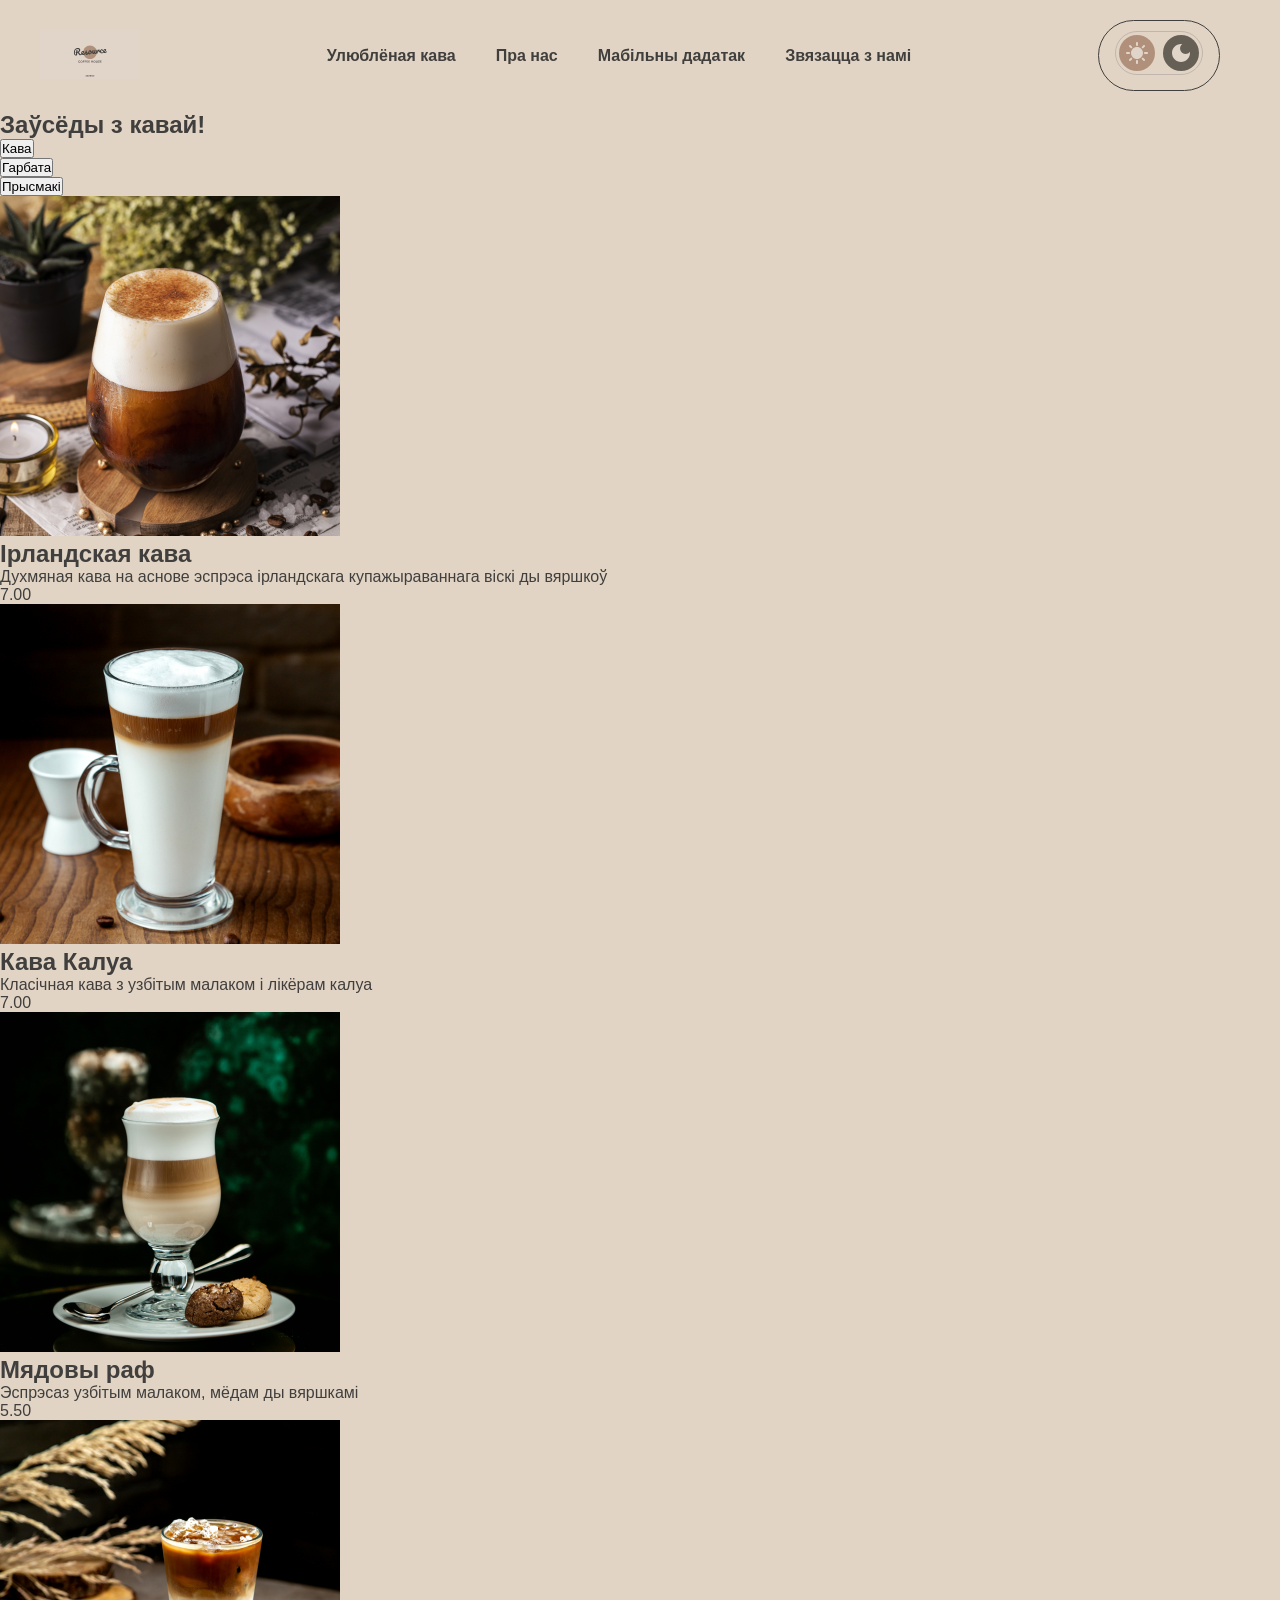
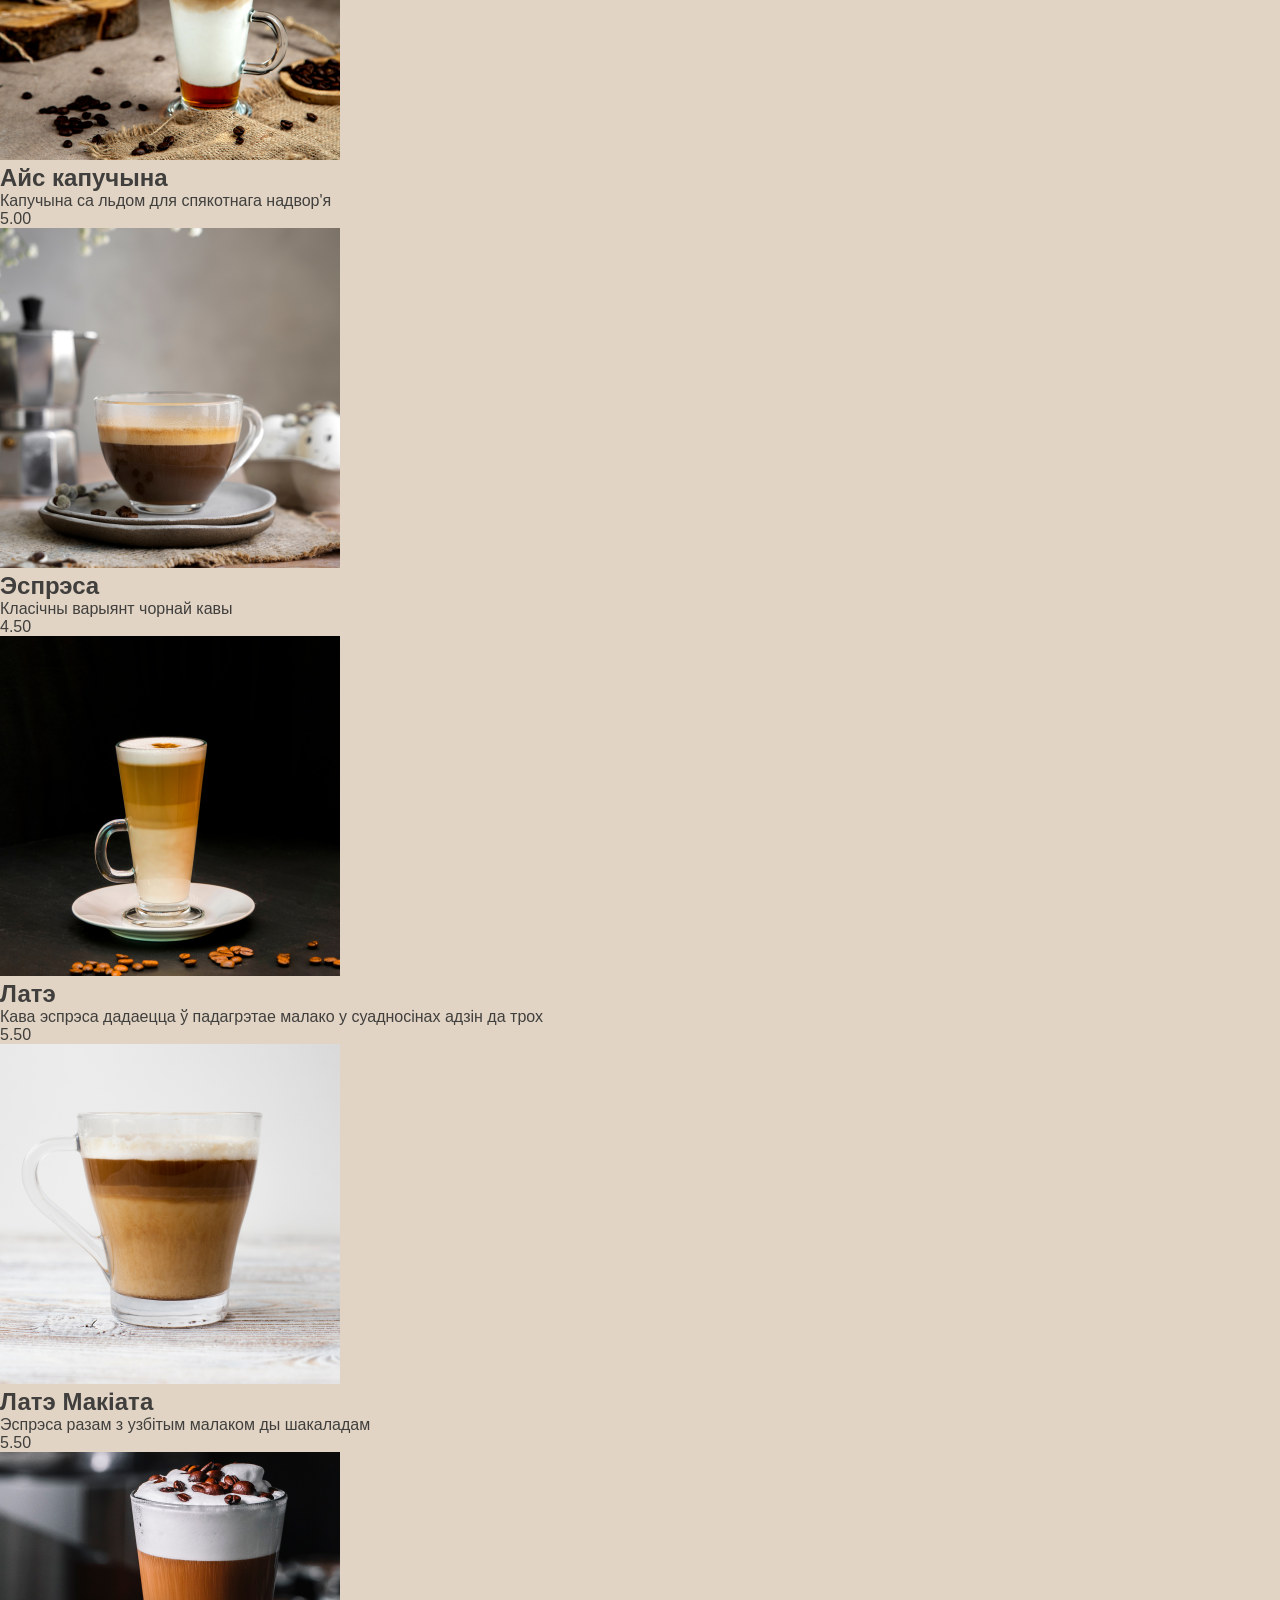
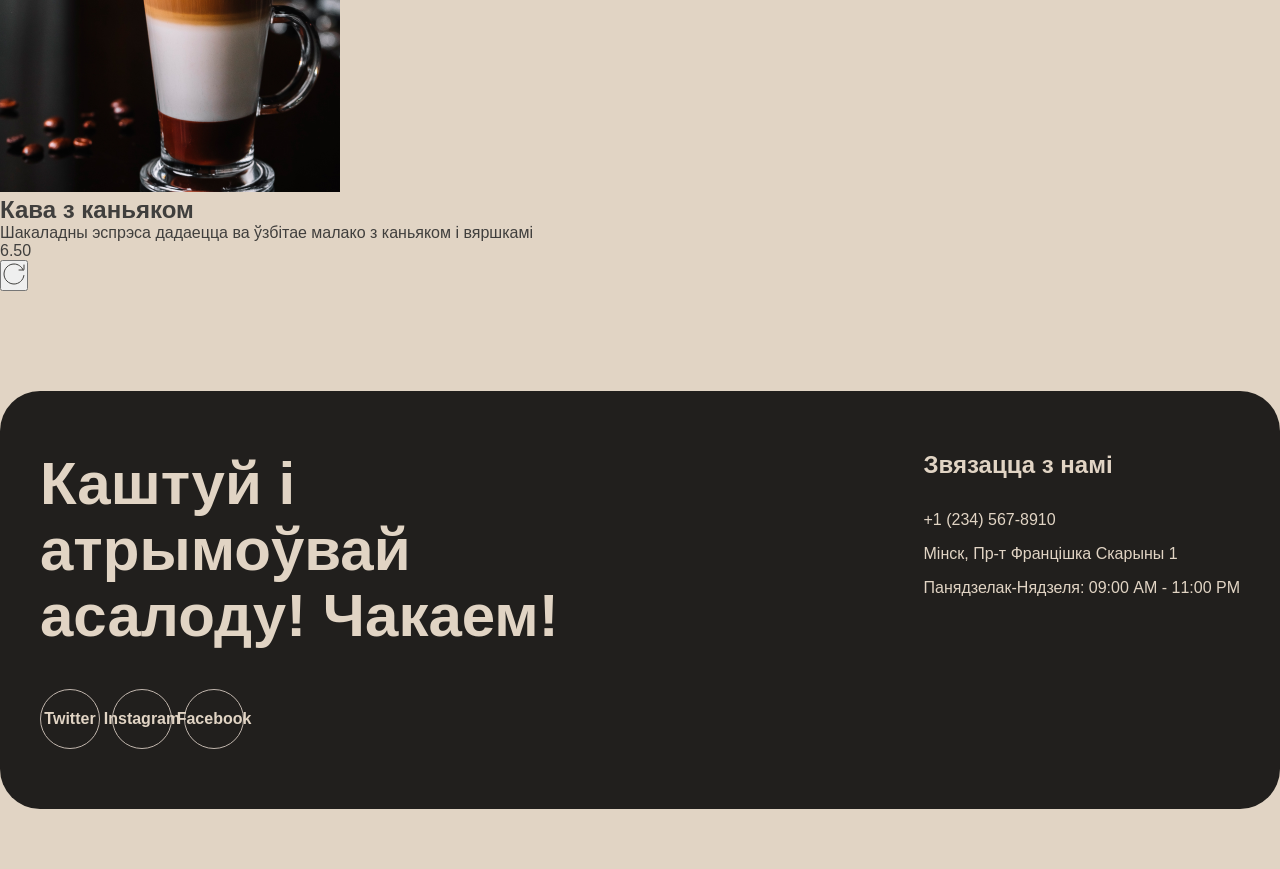
==== catalog.html @ e80da0a6 "fix: update address link to open Google Maps" ====
<!DOCTYPE html>
<html lang="be">
<head>
    <meta charset="UTF-8">
    <meta name="viewport" content="width=device-width, initial-scale=1.0">
    <title>Coffe House - Меню</title>
    <link rel="stylesheet" href="css/style.css">
    <link rel="icon" href="assets/favicon.svg" type="image/svg+xml">
</head>
<body>

    <header class="header">
        <div class="header__container">
            <a href="index.html" class="header__logo">
                <img src="assets/logo.svg" alt="Logo Coffee House">
            </a>

            <nav class="header__nav">
                <ul class="header__menu">
                    <li><a href="index.html#favorite-coffee">Улюблёная кава</a></li>
                    <li><a href="index.html#about">Пра нас</a> </li>
                    <li><a href="index.html#mobile-app">Мабільны дадатак</a></li>
                    <li><a href="index.html#contacts">Звязацца з намі</a></li>

                </ul>
            </nav>
            <!-- <a href="catalog.html" class="header__menu-btn">Меню</a> -->

            <div class="header__controls">
                <button id="theme-toggle" class="header__theme-btn" aria-label="Змена тэмы" aria-pressed="false"> 
                    
                        <img src="assets/theme-switch.svg" alt="" aria-hidden="true">
                    
                </button>

                <button class="header__burger-btn" aria-label="Адкрыць меню">
                    <span></span>
                </button>
            </div>
        
        </div>

    </header>
    
    <main class="catalog-main">
        <section class="catalog-nav">
            <div class="catalog-nav__container">
                <h1 class="catalog nav__title">Заўсёды з кавай!</h1>
                <ul class="catalog-nav__list">
                    <li class="catalog-nav__item">
                        <button class="catalog-nav__btn active">Кава</button>
                    </li>
                    <li class="catalog-nav__item">
                        <button class="catalog-nav__btn">Гарбата</button>
                    </li>
                    <li class="catalog-nav__item">
                        <button class="catalog-nav__btn">Прысмакі</button>
                    </li>
                </ul>
            </div>
        </section>

        <section class="catalog-content">
            <div class="catalog-content__cotainer">
                <div class="catalog-grid">
                    <article class="catalog-card">
                        <div class="catalog-card__img-wrap">
                            <img src="assets/coffee/coffee-1.png" alt="Ірландская кава" class="catalog-card__img">
                        </div>

                        <div class="catalog-card__info">
                            <h2 class="catalog-card__title">Ірландская кава</h2>
                            <p class="catalog-card__text">Духмяная кава на аснове эспрэса ірландскага купажыраваннага віскі ды вяршкоў</p>
                            <span class="catalog-card__price">7.00</span>
                        </div>
                    </article>
                     <article class="catalog-card">
                        <div class="catalog-card__img-wrap">
                            <img src="assets/coffee/coffee-2.png" alt="Кава Калуа" class="catalog-card__img">
                        </div>

                        <div class="catalog-card__info">
                            <h2 class="catalog-card__title">Кава Калуа</h2>
                            <p class="catalog-card__text">Класічная кава з узбітым малаком і лікёрам калуа</p>
                            <span class="catalog-card__price">7.00</span>
                        </div>
                    </article>
                     <article class="catalog-card">
                        <div class="catalog-card__img-wrap">
                            <img src="assets/coffee/coffee-3.png" alt="Мядовы раф" class="catalog-card__img">
                        </div>

                        <div class="catalog-card__info">
                            <h2 class="catalog-card__title">Мядовы раф</h2>
                            <p class="catalog-card__text">Эспрэсаз узбітым малаком, мёдам ды вяршкамі</p>
                            <span class="catalog-card__price">5.50</span>
                        </div>
                    </article>
                     <article class="catalog-card">
                        <div class="catalog-card__img-wrap">
                            <img src="assets/coffee/coffee-4.png" alt="Айс капучына" class="catalog-card__img">
                        </div>

                        <div class="catalog-card__info">
                            <h2 class="catalog-card__title">Айс капучына</h2>
                            <p class="catalog-card__text">Капучына са льдом для спякотнага надвор'я</p>
                            <span class="catalog-card__price">5.00</span>
                        </div>
                    </article>
                     <article class="catalog-card">
                        <div class="catalog-card__img-wrap">
                            <img src="assets/coffee/coffee-5.png" alt="Эспрэса" class="catalog-card__img">
                        </div>

                        <div class="catalog-card__info">
                            <h2 class="catalog-card__title">Эспрэса</h2>
                            <p class="catalog-card__text">Класічны варыянт чорнай кавы</p>
                            <span class="catalog-card__price">4.50</span>
                        </div>
                    </article>
                     <article class="catalog-card">
                        <div class="catalog-card__img-wrap">
                            <img src="assets/coffee/coffee-6.png" alt="Латэ" class="catalog-card__img">
                        </div>

                        <div class="catalog-card__info">
                            <h2 class="catalog-card__title">Латэ</h2>
                            <p class="catalog-card__text">Кава эспрэса дадаецца ў падагрэтае малако у суадносінах адзін да трох</p>
                            <span class="catalog-card__price">5.50</span>
                        </div>
                    </article>
                     <article class="catalog-card">
                        <div class="catalog-card__img-wrap">
                            <img src="assets/coffee/coffee-7.png" alt="Латэ Макіата" class="catalog-card__img">
                        </div>

                        <div class="catalog-card__info">
                            <h2 class="catalog-card__title">Латэ Макіата</h2>
                            <p class="catalog-card__text">Эспрэса разам з узбітым малаком ды шакаладам</p>
                            <span class="catalog-card__price">5.50</span>
                        </div>
                    </article>
                     <article class="catalog-card">
                        <div class="catalog-card__img-wrap">
                            <img src="assets/coffee/coffee-8.png" alt="Кава з каньяком" class="catalog-card__img">
                        </div>

                        <div class="catalog-card__info">
                            <h2 class="catalog-card__title">Кава з каньяком</h2>
                            <p class="catalog-card__text">Шакаладны эспрэса дадаецца ва ўзбітае малако з каньяком і вяршкамі</p>
                            <span class="catalog-card__price">6.50</span>
                        </div>
                    </article>

                </div>
                <div class="catalog-content__refresh catalog-refresh">
                    <button class="catalog-refresh__btn" aria-label="Паказаць яшчэ">
                        <span class="catalog-refresh_icon">
                            <img src="assets/refresh.svg" alt="" aria-hidden="true">
                        </span>
                    </button>
                </div>


            </div>
        </section>
         

    </main>

    <footer class="footer" id="contacts">
    <div class="footer__container">
       <div class="footer__content">
        <h2 class="footer__title">Каштуй і атрымоўвай асалоду! Чакаем!</h2>
        <div class="footer__socials">
            <a href="https://twitter.com" target="_blank" class="footer__social-btn">Twitter</a>
            <a href="https://instagram.com" target="_blank" class="footer__social-btn">Instagram</a>
            <a href="https://facebook.com" target="_blank" class="footer__social-btn">Facebook</a>
        </div>
       </div>
       <div class="footer__contacts">
        <h3 class="footer__contacts-title">Звязацца з намі</h3>
        <ul class="footer__list">
            <li><a href="tel:+12345678910" class="footer__link"> +1 (234) 567-8910</a></li>
            <li><a href="https://maps.google.com/" target="_blank" class="footer__link">Мінск, Пр-т Францішка Скарыны 1</a></li>
            <li><span class="footer__link-text">Панядзелак-Нядзеля: 09:00 AM - 11:00 PM</span></li>

        </ul>

       </div>
        
    </div>
</footer>    
    


    <script src="js/theme.js"></script>
</body>
</html>
---- css/style.css ----
*{
    margin: 0;
    padding: 0;
    box-sizing: border-box;
}

a{
    text-decoration: none;
    color: inherit;
}

li {
    list-style: none;
}

html {
    scroll-behavior: smooth;
}

body {
    font-family: Arial, sans-serif;
    background-color: #e1d4c4;
    color: #403F3D;
}

.header__controls {
    display: flex;
    align-items: center;
    gap: 12px;
}


.header__container {
    max-width: 1440px;
    margin: 0 auto;
    padding: 20px 40px;
    display: flex;
    justify-content: space-between;
    align-items: center;
}

.header__logo img {
    width: 100px !important;
    height: auto !important;
}

.header__menu {
    display: flex;
    gap: 40px;
}

.header__logo img {
    width: 100px;
    height: 60px;
    object-fit: contain;
}

.header__menu a {
    font-weight: bold;
    color: #403F3D;
    font-size: 16px;
    transition: color 0.5s ease;
}

.header__menu a:hover {
    color: #B9A389;
}

.header__menu-btn {
    padding: 12px 20px;
    border: 1px solid #403F3D;
    border-radius: 100px;
    color: #403F3D;
    font-size: 16px;
    font-weight: bold;
    transition: background-color 0.5s ease, color 0.5s;
}

.header__menu-btn:hover {
    background-color: #403F3D;
    color: #FFFFFF;
}

.hero {
    margin-top: 20px;
}

.hero__title {
    font-size: 72px;
    color: #E1D4C4;
    line-height: 105%;
    margin-bottom: 40px;
}

.hero__text {
    font-size: 16px;
    color: #E1D4C4;
    line-height: 150%;
    margin-bottom: 40px;

}

.hero__btn {
    display: inline-block;
    padding: 20px 78px;
    background-color: #E1D4C4;
    color: #211F1D;
    font-weight: bold;
    border-radius: 100px;
    transition: background-color 0.3s;
}

.hero__btn:hover {
    background-color: #B9A389;
}

.hero__img-block img {
    max-width: 100%;
    height: auto;
    display: block;
}

.hero__container {
    max-width: 1440px;
    margin: 0 auto;
    padding: 100px 40px;
    background-image: url('../assets/hero.png');
    background-position: center;
    background-size: cover;
    background-repeat: no-repeat;
    border-radius: 40px;
}

.hero__content {
    max-width: 530px;
    position: relative;
    z-index: 2;

}

.hero__img-block {
    display: none;
}

.slider-section {
    padding: 100px 0;
}

.slider__container {
    max-width: 1440px;
    margin: 0 auto;
    padding: 0 40px;
    display: flex;
    flex-direction: column;
    align-items: center;
}

.slider__main-title {
    font-size: 60px;
    color: #403F3D;
     text-align: center;
    margin-bottom: 40px;
}

.slider__wrapper {
    display: flex;
    align-items: center;
    justify-content: center;
    gap: 40px;
     width: 100%;
    margin-bottom: 40px;
}

.slider__arrow {
    width: 60px;
    height: 60px;
    border: 1px solid #403F3D;
    border-radius: 50%;
    background-color: transparent;
    display: flex;
    align-items: center;
    justify-content: center;
    cursor: pointer;
    transition: background-color 0.3s, border-color 0.3s;
}

.slider__arrow img {
    width: 24px;
    height: 24px;
}

.slider__arrow:hover {
    background-color: #403F3D;
    border-color: #403F3D;
}

.slider__arrow:hover img {
    filter: invert(1);
}

.slider__window {
     max-width: 480px;
     overflow: hidden;
}

.slider__item {
    display: flex;
    flex-direction: column;
    align-items: center;
    text-align: center;
}

.slider__img-wrap img {
    max-width: 100%;
    height: auto;
    margin-bottom: 20px;
    display: block;
}

.slider__title {
    font-size: 24px;
    color: #403F3D;
    margin-bottom: 12px;
}

.slider__text {
    font-size: 16px;
    color: #403F3D;
    line-height: 150%;
    margin-bottom: 12px;
    max-width: 400px;
}

.slider__price {
    font-size: 24px;
    font-weight: bold;
    color: #403F3D;
}

.slider__pagination {
    display: flex;
    gap: 12px;
}

.slider__dot {
    width: 40px;
    height: 4px;
    background-color: #C1B6AD;
     border-radius: 100px;
    transition: background-color 0.3s;
}

.slider__dot.active {
    background-color: #403F3D;
}

.about-section {
    padding: 100px 0;
}

.about__container {
    max-width: 1440px;
    margin: 0 auto;
    padding: 0 40px;
    display: flex;
    flex-direction: column;
    align-items: center;
}

.about__title {
    font-size: 60px;
    color: #403F3D;
    text-align: center;
    max-width: 800px;
    margin-bottom: 60px;
}

.about__grid {
    display: grid;
    grid-template-columns: repeat(2, 1fr);
    gap: 40px;
    width: 100%;
    max-width: 1100px;
}

.about__img-wrap {
    width: 100%;
    overflow: hidden;
    border-radius: 20px;
}

.about__img-wrap img {
    width: 100%;
    height: 100%;
    object-fit: cover;
    display: block;
    transition: transform 0.5s ease;
}

.about__img-wrap:hover img {
    transform: scale(1.05);
}

.apps-section {
    padding: 100px 0;
}

.apps__container {
    max-width: 1440px;
    margin: 0 auto;
    padding: 0 40px;
    display: flex;
    justify-content: space-between;
    align-items: center;
    gap: 40px;
}

.apps__content {
    max-width: 530px;
}

.apps__title {
    font-size: 60px;
    color: #403F3D;
    line-height: 110%;
    margin-bottom: 40px;
}

.apps__text {
    font-size: 16px;
    color: #403F3D;
    line-height: 150%;
    margin-bottom: 40px;
}


.apps__buttons {
    display: flex;
    gap: 20px;
}

.apps__market-btn {
    display: inline-flex;
    align-items: center;
    padding: 12px 20px;
    border: 1px solid #403F3D;
    border-radius: 100px;
    font-size: 16px;
    font-weight: bold;
    color: #403F3D;
    transition: background-color 0.3s, color 0.3s;
}

.apps__market-btn:hover {
    background-color: #403F3D;
    color: #FFFFFF;
}

.apps__img-wrap {
    flex: 1;
    display: flex;
    justify-content: flex-end;
}

.apps__img-wrap img {
    max-width: 100%;
    max-height: 500px;
    height: auto;
    object-fit: contain;
}

.footer {
    padding: 100px 0 60px;
}

.footer__container {
    max-width: 1440px;
    margin: 0 auto;
    padding: 60px 40px;
    background-color: #211F1D;
    border-radius: 40px;
    display: flex;
    justify-content: space-between;
    gap: 40px;
}

.footer__content {
    max-width: 530px;
}

.footer__title {
    font-size: 60px;
    color: #E1D4C4;
    line-height: 110%;
    margin-bottom: 40px;
}

.footer__socials {
    display: flex;
    gap: 12px;
}

.footer__social-btn {
    width: 60px;
    height: 60px;
    border: 1px solid #C1B6AD;
    border-radius: 50%;
    display: flex;
    align-items: center;
    justify-content: center;
    color: #E1D4C4;
    font-weight: bold;
    transition: background-color 0.3s, color 0.3s;
}

.footer__social-btn:hover {
    background-color: #E1D4C4;
    color: #211F1D;
}

.footer__contacts {
    max-width: 400px;
}

.footer__contacts-title {
    font-size: 24px;
    color: #E1D4C4;
    margin-bottom: 32px;
}

.footer__list {
    display: flex;
    flex-direction: column;
    gap: 16px;
}

.footer__link, .footer__link-text {
    font-size: 16px;
    color: #E1D4C4;
    transition: color 0.3s;
}

.footer__link:hover {
    color: #B9A389;
}

body.dark-theme {
    background-color: #211F1D !important;
}

body.dark-theme .slider-section,
body.dark-theme .about-section,
body.dark-theme .apps-section,
body.dark-theme .footer {
    background-color: #211F1D !important;
}

body.dark-theme .slider__main-title,
body.dark-theme .slider__title,
body.dark-theme .slider__text,
body.dark-theme .slider__price,
body.dark-theme .about__title,
body.dark-theme .apps__title,
body.dark-theme .apps__text,
body.dark-theme .header__menu a {
    color: #E1D4C4 !important;
}

.header__theme-btn {
    background: transparent;
    border: 1px solid #403F3D;
    border-radius: 100px;
    padding: 10px 16px;
    cursor: pointer;
    font-size: 18px;
    margin-right: 20px;
    transition: background-color 0.3s;
}

.header__burger-btn {
    display: none;
}

.header__theme-btn:hover {
    background-color: #f0f0f0;
}

.dark-theme .header__menu-btn {
    border-color: #C1B6AD;
    color: #E1D4C4;

}

.dark-theme .header__menu-btn:hover {
    background-color: #E1d4c4;
    color: #403f3d;

}

.dark-theme .header__theme-btn {
    border-color: #c1b6aD;

}

.dark-theme .header__theme-btn:hover {
    background-color: #E1D4C4
}

.dark-theme .hero-btn {
    background-color: #E1D4C4;
    color: #403F3D;
}

.dark-theme .hero__btn:hover {
    background-color: #B0907A;
}

.dark-theme .slider__arrow {
    border-color: #C1B6AD;
}

.dark-theme .slider__arrow:hover {
    background-color: #C1B6AD;
}
    
.dark-theme .slider__arrow:hover img {
    filter: invert(0);
}

.dark-theme .slider__dot {
    background-color: #665F55;

}

.dark-theme .slider__dot.active {
    background-color: #c1b6ad;

}

.dark-theme .apps__market-btn {
    border-color: #c1b6ad;
    color: #e1d4c4;
}

.dark-theme .apps__market-btn:hover {
    background-color: #e1d4c4;
    color: #403f3d;
}

.dark-theme .footer__social-btn {
    border-color: #c1b6ad;

}

.dark-theme .footer__social-btn:hover {
    background-color: #c1b6ad;
    color: #403f3d;
}

@media (max-width: 1024) {
    .hero-title {
        font-size: 56px;
    }
    .slider__main-title,
    .about__title,
    .apps__title,
    .footer__title {
        font-size: 48px;
    }
    .hero__container {
        padding: 80px 32px;
    }
    .about__grid {
        gap: 24px;
    }
}

@media (max-width: 768px) {
    .header__menu,
    .header__menu-btn {
        display: none;
    }

    .header__burger-btn {
        display: flex;
        flex-direction: column;
        justify-content: center;
        align-items: center;
        width: 44px;
        height: 44px;
        background: transparent;
        border: 1px solid #403f3d;
        border-radius: 50%;
        cursor: pointer;
        padding: 0;
        gap: 4px;
    }

    .header__burger-btn span,
    .header__burger-btn::before,
    .header__burger-btn::after {
        content: "";
        width: 20px;
        height: 2px;
        background-color: #403f3d;
        transition: background-color 0.3s;
    }

    .dark-theme .header__burger-btn {
        border-color: #c1b6ad;
    }

    .dark-theme .header__burger-btn span,
    .dark-theme .header__burger-btn::before,
    .dark-theme .header__burger-btn::after {
        background-color: #c1b6ad;
    }
    .hero__container {
        padding: 60px 24px;
        border-radius: 24px;
    }

    .hero__title {
        font-size: 40px;
        margin-bottom: 24px;

    }

    .hero__text {
        font-size: 15px;

    }
    .slider__wrapper {
        gap: 16px;
    }

    .slider__arrow {
        width: 48px;
        height: 48px;
    }

    .slider__main-title,
    .about__title,
    .apps__title,
    .footer__title {
        font-size: 34px;
        margin-bottom: 24px;

    }

    .about__grid {
        grid-template-columns: 1fr;
        gap: 16px;
    }

    .apps__container {
        flex-direction: column;
        align-items: stretch;
        text-align: center;
    }

    .apps__img-wrap {
        justify-content: center;
    }

    .footer__container {
        flex-direction: column;
        padding: 40px 24px;
        border-radius: 24px;
        gap: 32px;
    }

    .footer__title {
        font-size: 30px;
    }

    .footer__social-btn {
        width: 48px;
        height: 48px;
    }
    
   
}


@media (max-width: 480px) {
    .header__container {
        padding: 16px 16px;
    }

    .header__logo img {
        width: 80px;
        height: auto;

    }

    .hero__container {
        padding: 40px 16px;
        border-radius: 16px;
    }

    .hero__title {
        font-size: 28px;
        line-height: 115%;
        margin-bottom: 16px;
    }

    .hero-text {
        font-size: 14px;
        margin-bottom: 24px;

    }

    .hero__btn {
        padding: 14px 32px;
        font-size: 15px;
    }

    .slider__main-title,
    .about__title,
    .apps__title {
        font-size: 26px;
    }

    .slider__wrapper {
        gap: 8px;

    }

    .slider__arrow {
        width: 40px;
        height: 40px;
    }

    .slider__window {
        max-width: 240px;
    }

    .apps__buttons {
        flex-direction: column;
        align-items: stretch;
    }

    .apps__market-btn {
        justify-content: center;
    }

    .footer_container {
        padding: 32px 16px;
        border-radius: 16px;

    }

    .footer__title {
        font-size: 24px
    }

    .footer__socials {
        flex-wrap: wrap;
    }
}
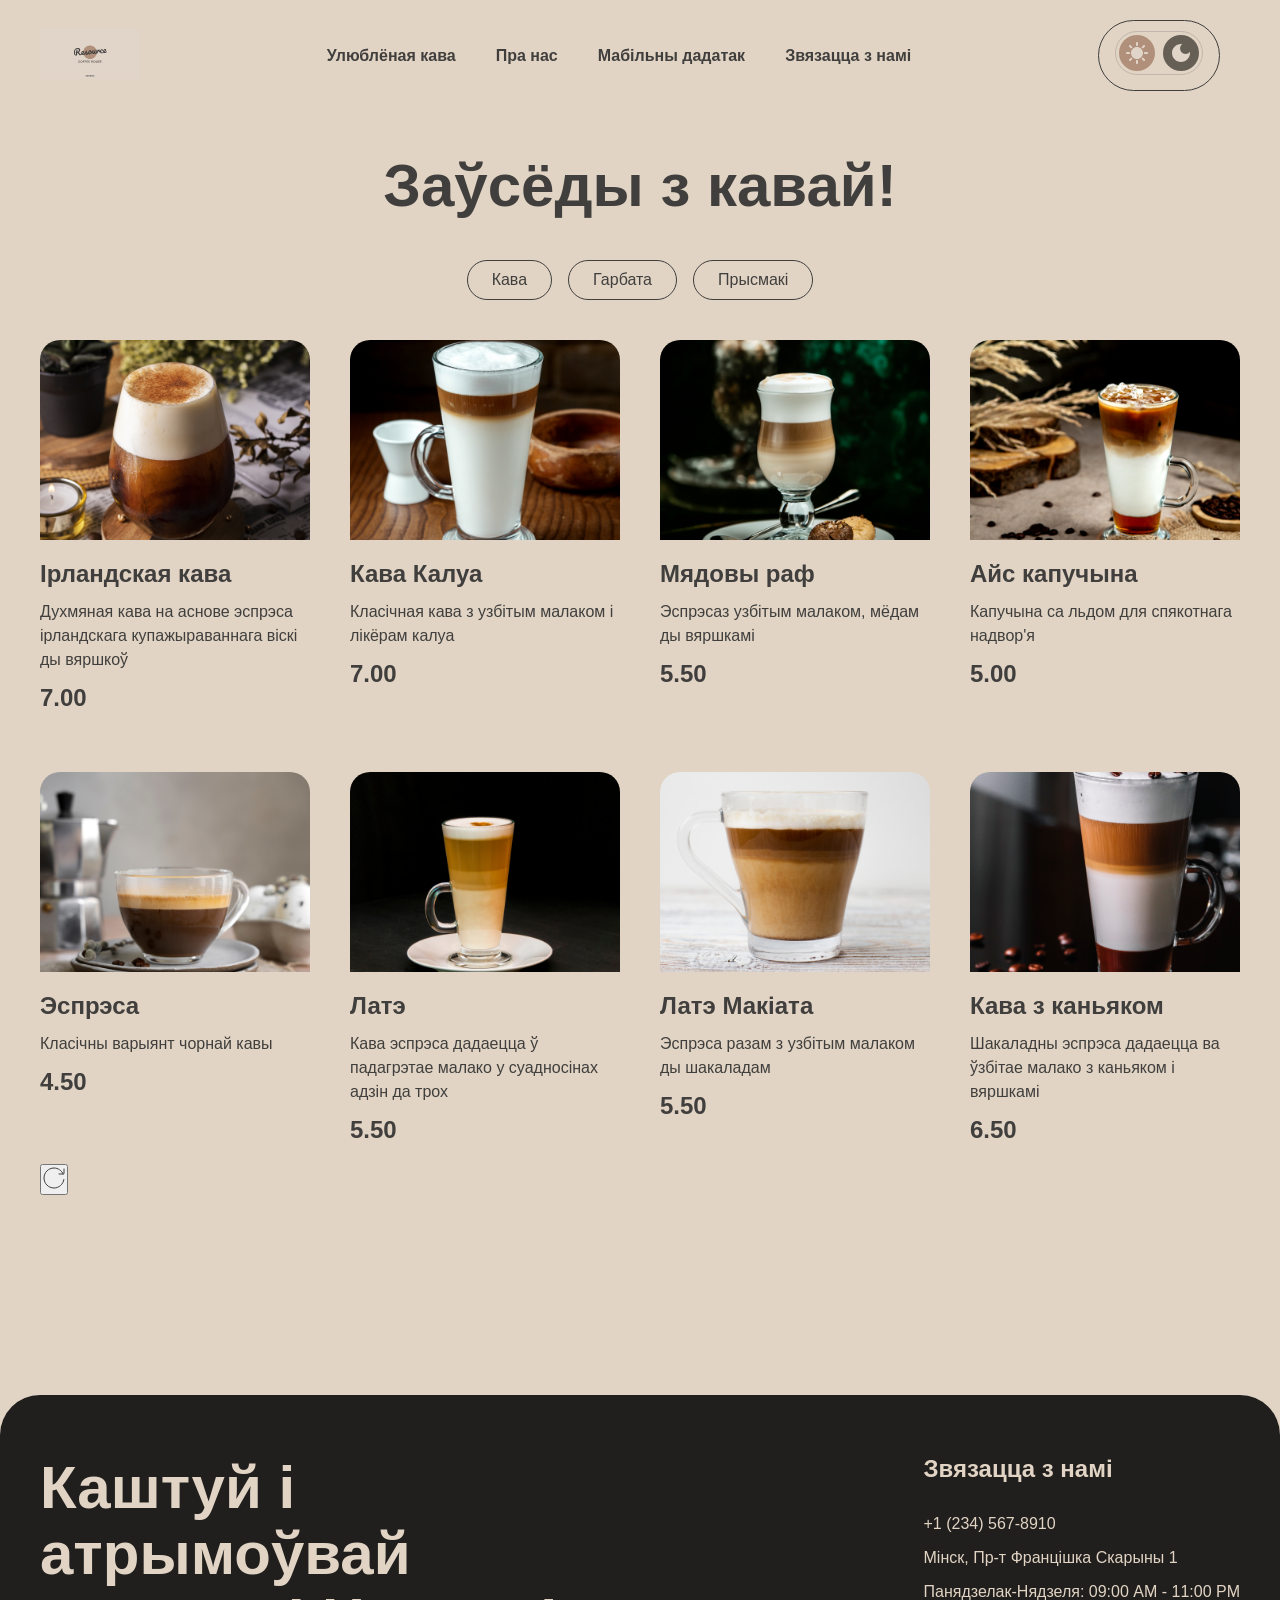
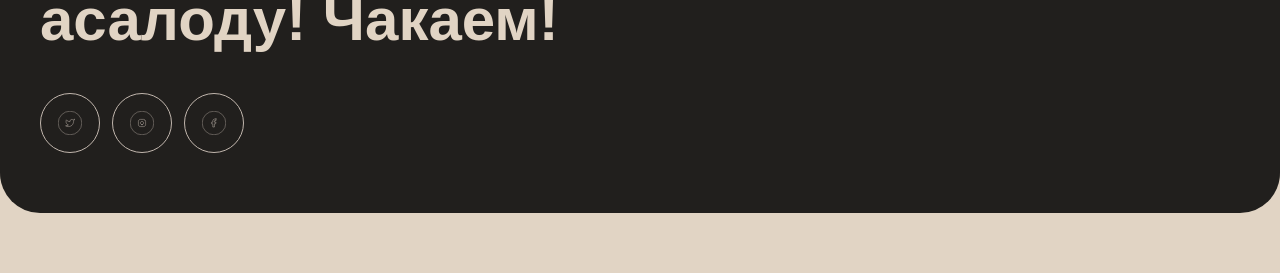
==== commit 083570f4: "feat: replace social button text wiht SVG icons and fix CSS typos" ====
--- a/catalog.html
+++ b/catalog.html
@@ -45,7 +45,7 @@
     <main class="catalog-main">
         <section class="catalog-nav">
             <div class="catalog-nav__container">
-                <h1 class="catalog nav__title">Заўсёды з кавай!</h1>
+                <h1 class="catalog-nav__title">Заўсёды з кавай!</h1>
                 <ul class="catalog-nav__list">
                     <li class="catalog-nav__item">
                         <button class="catalog-nav__btn active">Кава</button>
@@ -61,7 +61,7 @@
         </section>
 
         <section class="catalog-content">
-            <div class="catalog-content__cotainer">
+            <div class="catalog-content__container">
                 <div class="catalog-grid">
                     <article class="catalog-card">
                         <div class="catalog-card__img-wrap">
@@ -173,9 +173,15 @@
        <div class="footer__content">
         <h2 class="footer__title">Каштуй і атрымоўвай асалоду! Чакаем!</h2>
         <div class="footer__socials">
-            <a href="https://twitter.com" target="_blank" class="footer__social-btn">Twitter</a>
-            <a href="https://instagram.com" target="_blank" class="footer__social-btn">Instagram</a>
-            <a href="https://facebook.com" target="_blank" class="footer__social-btn">Facebook</a>
+            <a href="https://twitter.com" target="_blank" class="footer__social-btn" aria-label="Twitter">
+                <img src="assets/buttons/twitter.svg" alt="" aria-hidden="true">
+            </a> 
+            <a href="https://instagram.com" target="_blank" class="footer__social-btn" aria-label="Instagram">
+                <img src="assets/buttons/instagram.svg" alt="" aria-hidden="true">
+            </a>
+            <a href="https://facebook.com" target="_blank" class="footer__social-btn" aria-label="Facebook">
+                <img src="assets/buttons/facebook.svg" alt="" aria-hidden="true">
+            </a> 
         </div>
        </div>
        <div class="footer__contacts">
--- a/css/style.css
+++ b/css/style.css
@@ -506,7 +506,7 @@
     background-color: #E1D4C4
 }
 
-.dark-theme .hero-btn {
+.dark-theme .hero__btn {
     background-color: #E1D4C4;
     color: #403F3D;
 }
@@ -557,8 +557,19 @@
     color: #403f3d;
 }
 
-@media (max-width: 1024) {
-    .hero-title {
+.footer__social-btn img {
+    width: 24px;
+    height: 24px;
+    display: block;
+}
+
+.footer__social-btn:hover img {
+    filter: brightness(0) saturate(100%);
+}
+
+
+@media (max-width: 1024px) {
+    .hero__title {
         font-size: 56px;
     }
     .slider__main-title,
@@ -705,7 +716,7 @@
         margin-bottom: 16px;
     }
 
-    .hero-text {
+    .hero__text {
         font-size: 14px;
         margin-bottom: 24px;
 
@@ -745,7 +756,7 @@
         justify-content: center;
     }
 
-    .footer_container {
+    .footer__container {
         padding: 32px 16px;
         border-radius: 16px;
 
@@ -760,7 +771,124 @@
     }
 }
 
-
-
-
-
+.catalog-nav {
+    padding: 40px 0 20px;
+}
+
+.catalog-nav__container {
+    max-width: 1440px;
+    margin: 0 auto;
+    padding: 0 40px;
+
+}
+
+.catalog-nav__title {
+    font-size: 60px;
+    color: #403f3d;
+    text-align: center;
+    margin-bottom: 40px;
+}
+
+.catalog-nav__list {
+    display: flex;
+    justify-content: center;
+    gap: 16px;
+    flex-wrap: wrap;
+}
+
+.catalog-nav__btn {
+    padding: 10px 24px;
+    border: 1px solid #403F3D;
+    border-radius: 100px;
+    color: #403F3D;
+    background: transparent;
+    font-size: 16px;
+    cursor: pointer;
+    transition: background-color 0.3s, color 0.3s;
+}
+
+.catalog-nav__btn:hover,
+.catalog-nav__btn:active {
+    background-color: #403F3D;
+    color: #e1d4c4;
+}
+
+.catalog-content {
+    padding: 20px 0 100px;
+}
+
+.catalog-content__container {
+    max-width: 1440px;
+    margin: 0 auto;
+    padding: 0 40px;
+}
+
+.catalog-grid {
+    display: grid;
+    grid-template-columns: repeat(4, 1fr);
+    gap: 40px;
+}
+
+.catalog-card {
+    display: flex;
+    flex-direction: column;
+    border-radius: 20px;
+    overflow: hidden;
+    cursor: pointer;
+    transition: transform 0.3s ease, box-shadow 0.3s ease;
+
+}
+
+.catalog-card:hover {
+    transform: translateY(-8px);
+    box-shadow: 0 10px 30px rgba(0, 0, 0, 0.15);
+
+
+}
+
+.catalog-card__img-wrap {
+    width: 100%;
+    overflow: hidden;
+}
+
+.catalog-card__img {
+    width: 100%;
+    height: 200px;
+    object-fit: cover;
+    display: block;
+
+}
+
+.catalog-card__info {
+    padding: 20px 0;
+}
+
+.catalog-card__title {
+    font-size: 24px;
+    color: #403F3D;
+    margin-bottom: 12px;
+
+}
+
+.catalog-card__text {
+    font-size: 16px;
+    color: #403F3D;
+    line-height: 150%;
+    margin-bottom: 12px;
+
+}
+
+.catalog-card__price {
+    font-size: 24px;
+    font-weight: bold;
+    color: #403F3D;
+}
+
+
+
+
+
+
+
+
+
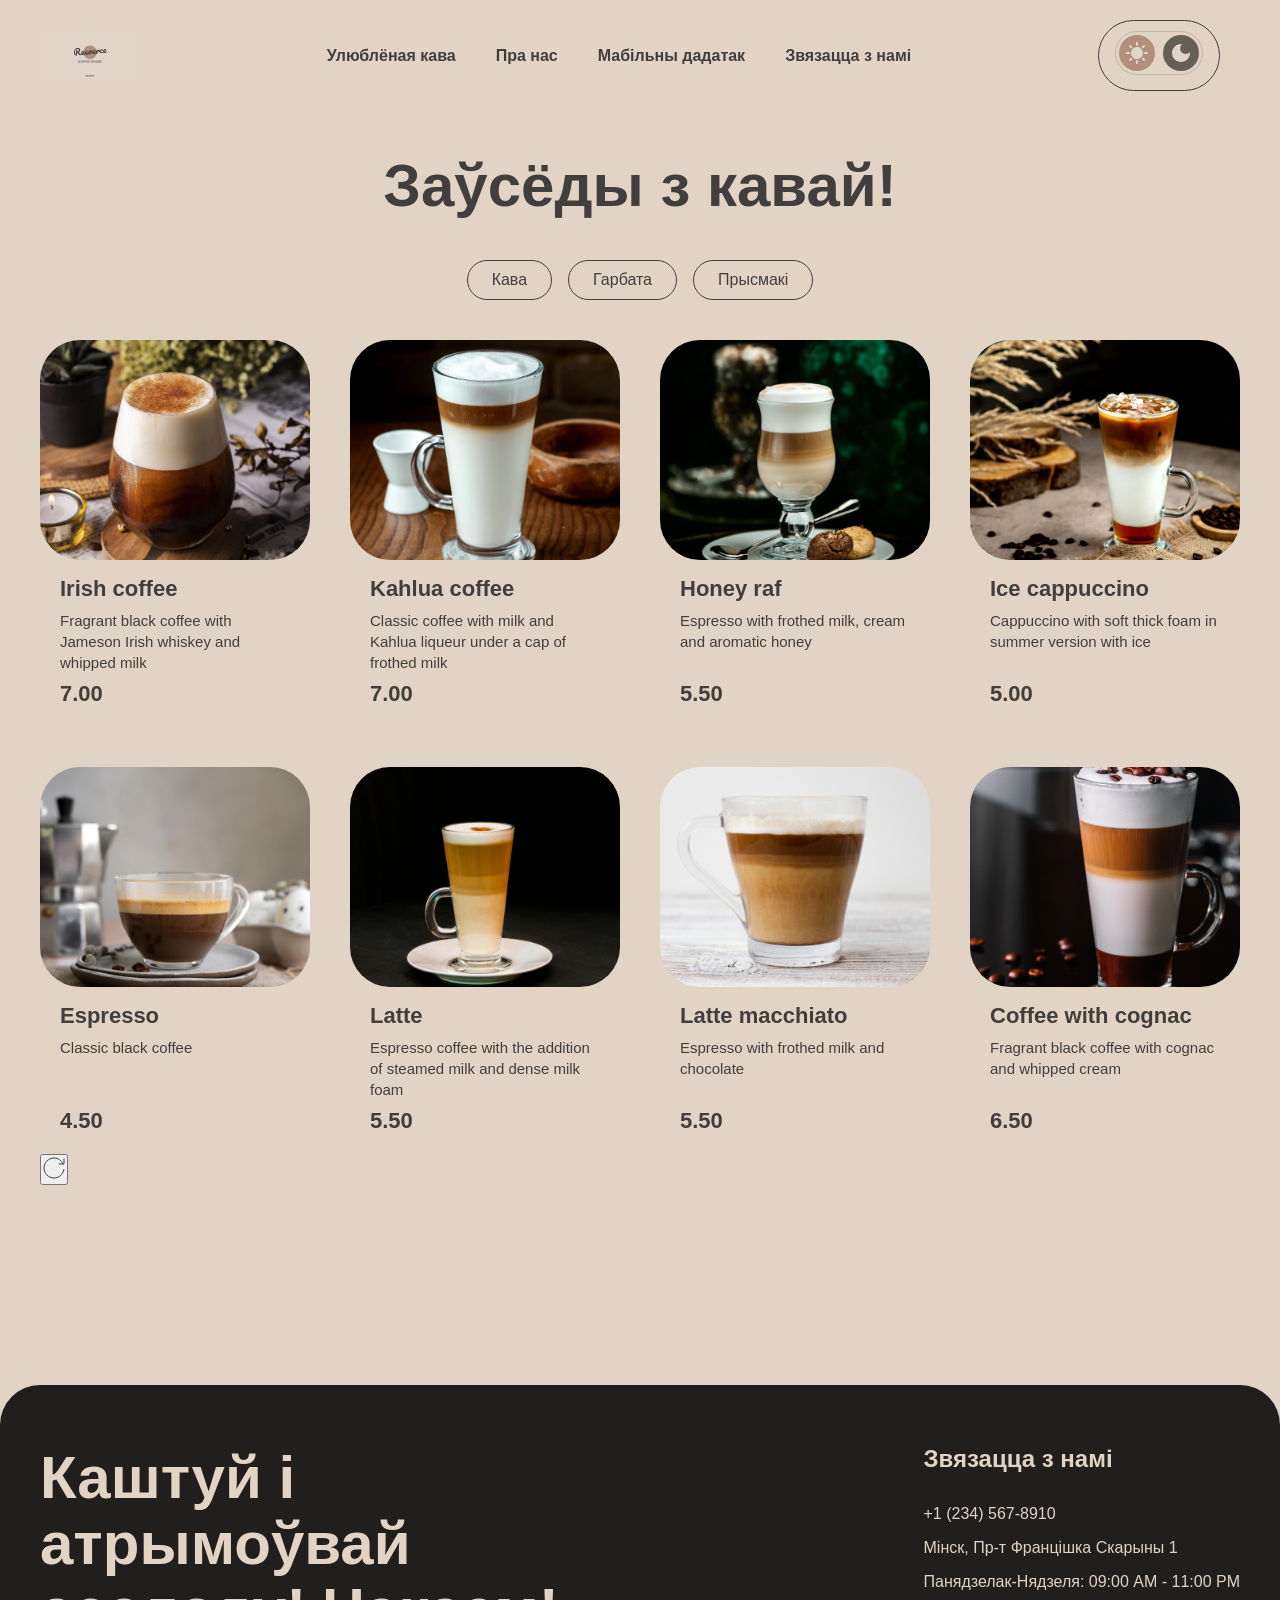
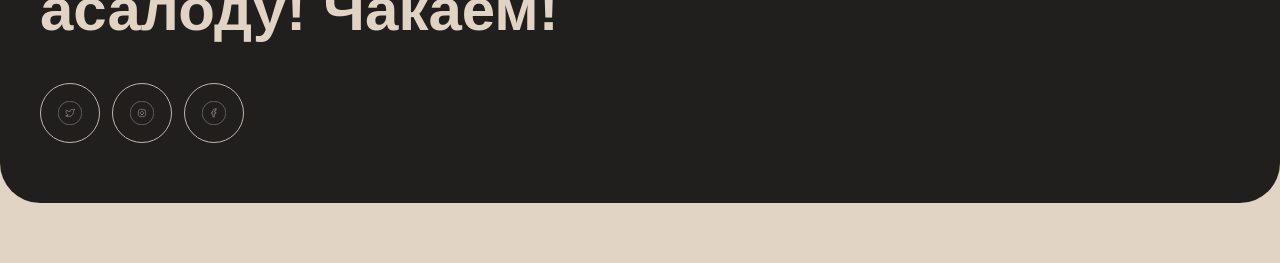
==== commit c2e79fc1: "feat: render catalog cards dynamicaly from products.json" ====
--- a/catalog.html
+++ b/catalog.html
@@ -12,7 +12,8 @@
     <header class="header">
         <div class="header__container">
             <a href="index.html" class="header__logo">
-                <img src="assets/logo.svg" alt="Logo Coffee House">
+                <img src="assets/logo.svg" alt="Coffee House" class="header__logo-light">
+                <img src="assets/logo-dark.svg" alt="" aria-hidden="true" class="header__logo-dark">
             </a>
 
             <nav class="header__nav">
@@ -60,101 +61,13 @@
             </div>
         </section>
 
-        <section class="catalog-content">
+        <div class="catalog-content">
             <div class="catalog-content__container">
-                <div class="catalog-grid">
-                    <article class="catalog-card">
-                        <div class="catalog-card__img-wrap">
-                            <img src="assets/coffee/coffee-1.png" alt="Ірландская кава" class="catalog-card__img">
-                        </div>
-
-                        <div class="catalog-card__info">
-                            <h2 class="catalog-card__title">Ірландская кава</h2>
-                            <p class="catalog-card__text">Духмяная кава на аснове эспрэса ірландскага купажыраваннага віскі ды вяршкоў</p>
-                            <span class="catalog-card__price">7.00</span>
-                        </div>
-                    </article>
-                     <article class="catalog-card">
-                        <div class="catalog-card__img-wrap">
-                            <img src="assets/coffee/coffee-2.png" alt="Кава Калуа" class="catalog-card__img">
-                        </div>
-
-                        <div class="catalog-card__info">
-                            <h2 class="catalog-card__title">Кава Калуа</h2>
-                            <p class="catalog-card__text">Класічная кава з узбітым малаком і лікёрам калуа</p>
-                            <span class="catalog-card__price">7.00</span>
-                        </div>
-                    </article>
-                     <article class="catalog-card">
-                        <div class="catalog-card__img-wrap">
-                            <img src="assets/coffee/coffee-3.png" alt="Мядовы раф" class="catalog-card__img">
-                        </div>
-
-                        <div class="catalog-card__info">
-                            <h2 class="catalog-card__title">Мядовы раф</h2>
-                            <p class="catalog-card__text">Эспрэсаз узбітым малаком, мёдам ды вяршкамі</p>
-                            <span class="catalog-card__price">5.50</span>
-                        </div>
-                    </article>
-                     <article class="catalog-card">
-                        <div class="catalog-card__img-wrap">
-                            <img src="assets/coffee/coffee-4.png" alt="Айс капучына" class="catalog-card__img">
-                        </div>
-
-                        <div class="catalog-card__info">
-                            <h2 class="catalog-card__title">Айс капучына</h2>
-                            <p class="catalog-card__text">Капучына са льдом для спякотнага надвор'я</p>
-                            <span class="catalog-card__price">5.00</span>
-                        </div>
-                    </article>
-                     <article class="catalog-card">
-                        <div class="catalog-card__img-wrap">
-                            <img src="assets/coffee/coffee-5.png" alt="Эспрэса" class="catalog-card__img">
-                        </div>
-
-                        <div class="catalog-card__info">
-                            <h2 class="catalog-card__title">Эспрэса</h2>
-                            <p class="catalog-card__text">Класічны варыянт чорнай кавы</p>
-                            <span class="catalog-card__price">4.50</span>
-                        </div>
-                    </article>
-                     <article class="catalog-card">
-                        <div class="catalog-card__img-wrap">
-                            <img src="assets/coffee/coffee-6.png" alt="Латэ" class="catalog-card__img">
-                        </div>
-
-                        <div class="catalog-card__info">
-                            <h2 class="catalog-card__title">Латэ</h2>
-                            <p class="catalog-card__text">Кава эспрэса дадаецца ў падагрэтае малако у суадносінах адзін да трох</p>
-                            <span class="catalog-card__price">5.50</span>
-                        </div>
-                    </article>
-                     <article class="catalog-card">
-                        <div class="catalog-card__img-wrap">
-                            <img src="assets/coffee/coffee-7.png" alt="Латэ Макіата" class="catalog-card__img">
-                        </div>
-
-                        <div class="catalog-card__info">
-                            <h2 class="catalog-card__title">Латэ Макіата</h2>
-                            <p class="catalog-card__text">Эспрэса разам з узбітым малаком ды шакаладам</p>
-                            <span class="catalog-card__price">5.50</span>
-                        </div>
-                    </article>
-                     <article class="catalog-card">
-                        <div class="catalog-card__img-wrap">
-                            <img src="assets/coffee/coffee-8.png" alt="Кава з каньяком" class="catalog-card__img">
-                        </div>
-
-                        <div class="catalog-card__info">
-                            <h2 class="catalog-card__title">Кава з каньяком</h2>
-                            <p class="catalog-card__text">Шакаладны эспрэса дадаецца ва ўзбітае малако з каньяком і вяршкамі</p>
-                            <span class="catalog-card__price">6.50</span>
-                        </div>
-                    </article>
+                <div class="catalog-grid" id="catalog-grid">
 
                 </div>
                 <div class="catalog-content__refresh catalog-refresh">
-                    <button class="catalog-refresh__btn" aria-label="Паказаць яшчэ">
+                    <button class="catalog-refresh__btn" aria-label="Паказаць яшчэ" id="refresh-btn">
                         <span class="catalog-refresh_icon">
                             <img src="assets/refresh.svg" alt="" aria-hidden="true">
                         </span>
@@ -163,7 +76,7 @@
 
 
             </div>
-        </section>
+        </div>
          
 
     </main>
@@ -201,5 +114,6 @@
 
 
     <script src="js/theme.js"></script>
+    <script src="js/catalog.js"></script>
 </body>
 </html>
--- a/css/style.css
+++ b/css/style.css
@@ -40,19 +40,28 @@
 }
 
 .header__logo img {
-    width: 100px !important;
-    height: auto !important;
-}
+    width: 100px;
+    height: auto;
+   
+}
+
+.header__logo-dark {
+    display: none;
+
+}
+
+.dark-theme .header__logo-light {
+    display: none;
+}
+
+.dark-theme .header__logo-dark {
+    display: block;
+}
+
 
 .header__menu {
     display: flex;
     gap: 40px;
-}
-
-.header__logo img {
-    width: 100px;
-    height: 60px;
-    object-fit: contain;
 }
 
 .header__menu a {
@@ -124,11 +133,23 @@
     max-width: 1440px;
     margin: 0 auto;
     padding: 100px 40px;
-    background-image: url('../assets/hero.png');
-    background-position: center;
-    background-size: cover;
-    background-repeat: no-repeat;
+    position: relative;
+    overflow: hidden;
     border-radius: 40px;
+    min-height: 640px;
+    display: flex;
+    align-items: center;
+   
+}
+
+.hero__video {
+    position: absolute;
+    top: 0;
+    left: 0;
+    width: 100%;
+    height: 100%;
+    object-fit: cover;
+    z-index: 1;
 }
 
 .hero__content {
@@ -832,8 +853,6 @@
 .catalog-card {
     display: flex;
     flex-direction: column;
-    border-radius: 20px;
-    overflow: hidden;
     cursor: pointer;
     transition: transform 0.3s ease, box-shadow 0.3s ease;
 
@@ -853,42 +872,50 @@
 
 .catalog-card__img {
     width: 100%;
-    height: 200px;
+    height: 220px;
     object-fit: cover;
     display: block;
+    border-radius: 40px;
 
 }
 
 .catalog-card__info {
-    padding: 20px 0;
+    padding: 16px 20px 20px;
+    display: flex;
+    flex-direction: column;
+    gap: 8px;
+    flex: 1;
 }
 
 .catalog-card__title {
-    font-size: 24px;
-    color: #403F3D;
-    margin-bottom: 12px;
+    font-size: 22px;
+    color: #403F3D;
+    margin: 0;
+    font-weight: 600;
 
 }
 
 .catalog-card__text {
-    font-size: 16px;
-    color: #403F3D;
-    line-height: 150%;
-    margin-bottom: 12px;
+    font-size: 15px;
+    color: #403F3D;
+    line-height: 140%;
+    margin: 0;
+    flex: 1;
 
 }
 
 .catalog-card__price {
-    font-size: 24px;
+    font-size: 22px;
     font-weight: bold;
     color: #403F3D;
-}
-
-
-
-
-
-
-
-
-
+    margin-top: auto;
+}
+
+
+
+
+
+
+
+
+
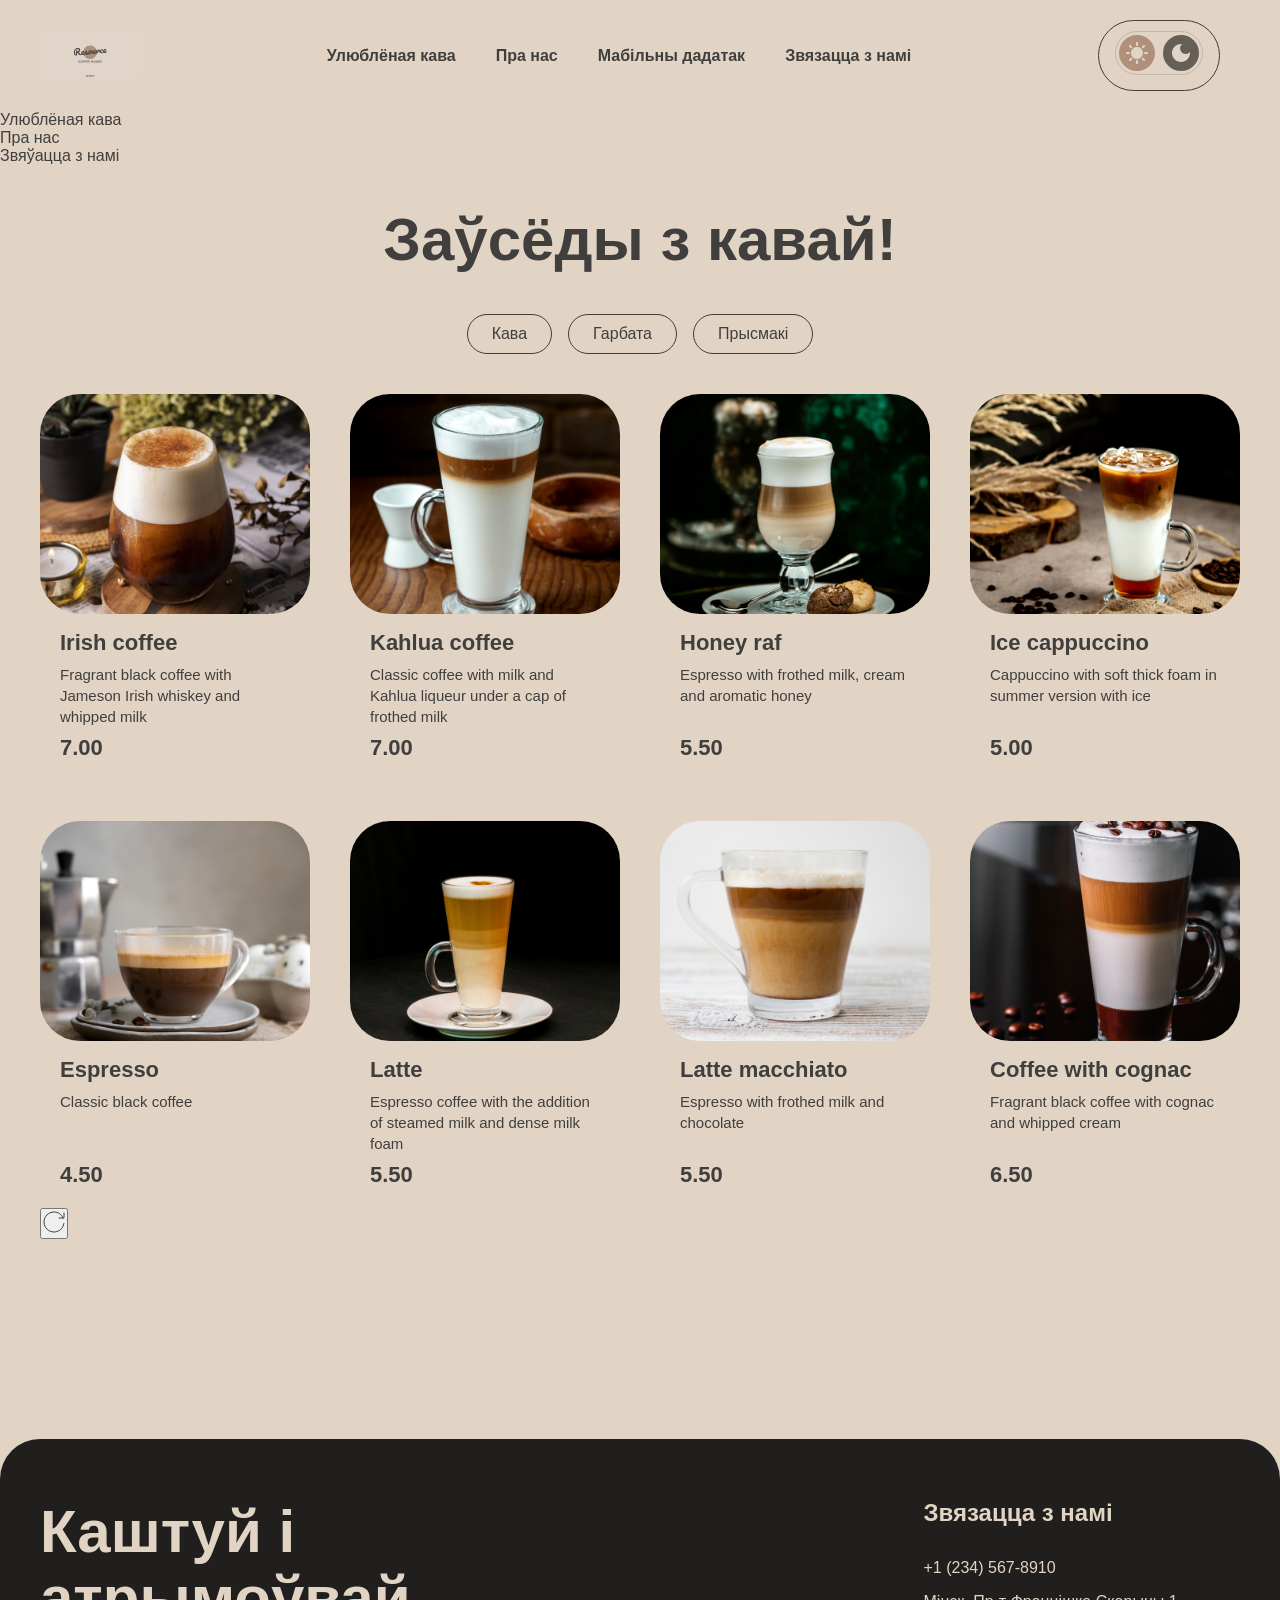
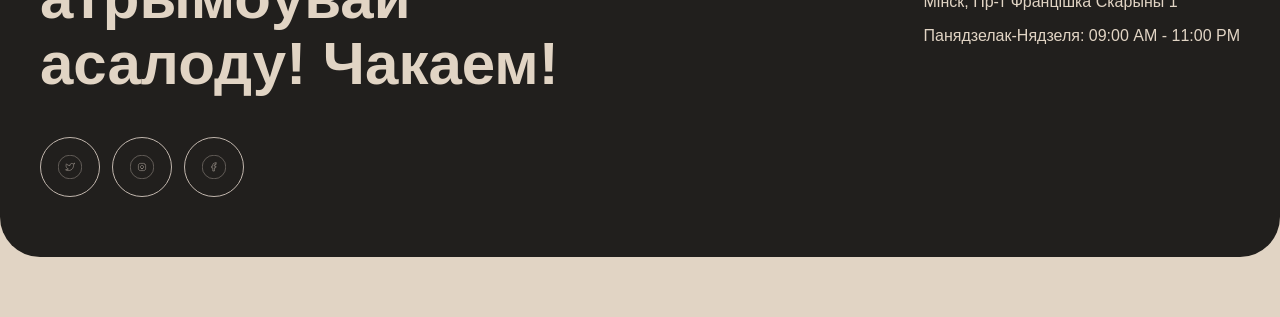
==== commit cda6e76b: "feat: add mobile menu markup to both pages" ====
--- a/catalog.html
+++ b/catalog.html
@@ -1,119 +1,179 @@
-<!DOCTYPE html>
+<!doctype html>
 <html lang="be">
-<head>
-    <meta charset="UTF-8">
-    <meta name="viewport" content="width=device-width, initial-scale=1.0">
+  <head>
+    <meta charset="UTF-8" />
+    <meta name="viewport" content="width=device-width, initial-scale=1.0" />
     <title>Coffe House - Меню</title>
-    <link rel="stylesheet" href="css/style.css">
-    <link rel="icon" href="assets/favicon.svg" type="image/svg+xml">
-</head>
-<body>
+    <link rel="stylesheet" href="css/style.css" />
+    <link rel="icon" href="assets/favicon.svg" type="image/svg+xml" />
+  </head>
+  <body>
+    <header class="header">
+      <div class="header__container">
+        <a href="index.html" class="header__logo">
+          <img
+            src="assets/logo.svg"
+            alt="Coffee House"
+            class="header__logo-light"
+          />
+          <img
+            src="assets/logo-dark.svg"
+            alt=""
+            aria-hidden="true"
+            class="header__logo-dark"
+          />
+        </a>
 
-    <header class="header">
-        <div class="header__container">
-            <a href="index.html" class="header__logo">
-                <img src="assets/logo.svg" alt="Coffee House" class="header__logo-light">
-                <img src="assets/logo-dark.svg" alt="" aria-hidden="true" class="header__logo-dark">
-            </a>
+        <nav class="header__nav">
+          <ul class="header__menu">
+            <li><a href="index.html#favorite-coffee">Улюблёная кава</a></li>
+            <li><a href="index.html#about">Пра нас</a></li>
+            <li><a href="index.html#mobile-app">Мабільны дадатак</a></li>
+            <li><a href="index.html#contacts">Звязацца з намі</a></li>
+          </ul>
+        </nav>
+        <!-- <a href="catalog.html" class="header__menu-btn">Меню</a> -->
 
-            <nav class="header__nav">
-                <ul class="header__menu">
-                    <li><a href="index.html#favorite-coffee">Улюблёная кава</a></li>
-                    <li><a href="index.html#about">Пра нас</a> </li>
-                    <li><a href="index.html#mobile-app">Мабільны дадатак</a></li>
-                    <li><a href="index.html#contacts">Звязацца з намі</a></li>
+        <div class="header__controls">
+          <button
+            id="theme-toggle"
+            class="header__theme-btn"
+            aria-label="Змена тэмы"
+            aria-pressed="false"
+          >
+            <img src="assets/theme-switch.svg" alt="" aria-hidden="true" />
+          </button>
 
-                </ul>
-            </nav>
-            <!-- <a href="catalog.html" class="header__menu-btn">Меню</a> -->
+          <button
+            class="header__burger-btn"
+            aria-label="Адкрыць меню"
+            aria-expanded="false"
+          >
+            <span></span>
+          </button>
+        </div>
+      </div>
+      <nav class="mobile-menu" id="mobile-menu">
+        <ul class="mobile-menu__list">
+          <li>
+            <a href="index.html#favorite-coffee" class="mobile-menu__link"
+              >Улюблёная кава</a
+            >
+          </li>
+          <li>
+            <a href="index.html#about" class="mobile-menu__link"></a>Пра нас
+          </li>
+          <li>
+            <a href="index.html#contacts" class="mobile-menu__link"
+              >Звяўацца з намі</a
+            >
+          </li>
+        </ul>
+      </nav>
+    </header>
 
-            <div class="header__controls">
-                <button id="theme-toggle" class="header__theme-btn" aria-label="Змена тэмы" aria-pressed="false"> 
-                    
-                        <img src="assets/theme-switch.svg" alt="" aria-hidden="true">
-                    
-                </button>
+    <main class="catalog-main">
+      <section class="catalog-nav">
+        <div class="catalog-nav__container">
+          <h1 class="catalog-nav__title">Заўсёды з кавай!</h1>
+          <ul class="catalog-nav__list">
+            <li class="catalog-nav__item">
+              <button class="catalog-nav__btn active">Кава</button>
+            </li>
+            <li class="catalog-nav__item">
+              <button class="catalog-nav__btn">Гарбата</button>
+            </li>
+            <li class="catalog-nav__item">
+              <button class="catalog-nav__btn">Прысмакі</button>
+            </li>
+          </ul>
+        </div>
+      </section>
 
-                <button class="header__burger-btn" aria-label="Адкрыць меню">
-                    <span></span>
-                </button>
-            </div>
-        
+      <div class="catalog-content">
+        <div class="catalog-content__container">
+          <div class="catalog-grid" id="catalog-grid"></div>
+          <div class="catalog-content__refresh catalog-refresh">
+            <button
+              class="catalog-refresh__btn"
+              aria-label="Паказаць яшчэ"
+              id="refresh-btn"
+            >
+              <span class="catalog-refresh_icon">
+                <img src="assets/refresh.svg" alt="" aria-hidden="true" />
+              </span>
+            </button>
+          </div>
         </div>
-
-    </header>
-    
-    <main class="catalog-main">
-        <section class="catalog-nav">
-            <div class="catalog-nav__container">
-                <h1 class="catalog-nav__title">Заўсёды з кавай!</h1>
-                <ul class="catalog-nav__list">
-                    <li class="catalog-nav__item">
-                        <button class="catalog-nav__btn active">Кава</button>
-                    </li>
-                    <li class="catalog-nav__item">
-                        <button class="catalog-nav__btn">Гарбата</button>
-                    </li>
-                    <li class="catalog-nav__item">
-                        <button class="catalog-nav__btn">Прысмакі</button>
-                    </li>
-                </ul>
-            </div>
-        </section>
-
-        <div class="catalog-content">
-            <div class="catalog-content__container">
-                <div class="catalog-grid" id="catalog-grid">
-
-                </div>
-                <div class="catalog-content__refresh catalog-refresh">
-                    <button class="catalog-refresh__btn" aria-label="Паказаць яшчэ" id="refresh-btn">
-                        <span class="catalog-refresh_icon">
-                            <img src="assets/refresh.svg" alt="" aria-hidden="true">
-                        </span>
-                    </button>
-                </div>
-
-
-            </div>
-        </div>
-         
-
+      </div>
     </main>
 
     <footer class="footer" id="contacts">
-    <div class="footer__container">
-       <div class="footer__content">
-        <h2 class="footer__title">Каштуй і атрымоўвай асалоду! Чакаем!</h2>
-        <div class="footer__socials">
-            <a href="https://twitter.com" target="_blank" class="footer__social-btn" aria-label="Twitter">
-                <img src="assets/buttons/twitter.svg" alt="" aria-hidden="true">
-            </a> 
-            <a href="https://instagram.com" target="_blank" class="footer__social-btn" aria-label="Instagram">
-                <img src="assets/buttons/instagram.svg" alt="" aria-hidden="true">
+      <div class="footer__container">
+        <div class="footer__content">
+          <h2 class="footer__title">Каштуй і атрымоўвай асалоду! Чакаем!</h2>
+          <div class="footer__socials">
+            <a
+              href="https://twitter.com"
+              target="_blank"
+              class="footer__social-btn"
+              aria-label="Twitter"
+            >
+              <img src="assets/buttons/twitter.svg" alt="" aria-hidden="true" />
             </a>
-            <a href="https://facebook.com" target="_blank" class="footer__social-btn" aria-label="Facebook">
-                <img src="assets/buttons/facebook.svg" alt="" aria-hidden="true">
-            </a> 
+            <a
+              href="https://instagram.com"
+              target="_blank"
+              class="footer__social-btn"
+              aria-label="Instagram"
+            >
+              <img
+                src="assets/buttons/instagram.svg"
+                alt=""
+                aria-hidden="true"
+              />
+            </a>
+            <a
+              href="https://facebook.com"
+              target="_blank"
+              class="footer__social-btn"
+              aria-label="Facebook"
+            >
+              <img
+                src="assets/buttons/facebook.svg"
+                alt=""
+                aria-hidden="true"
+              />
+            </a>
+          </div>
         </div>
-       </div>
-       <div class="footer__contacts">
-        <h3 class="footer__contacts-title">Звязацца з намі</h3>
-        <ul class="footer__list">
-            <li><a href="tel:+12345678910" class="footer__link"> +1 (234) 567-8910</a></li>
-            <li><a href="https://maps.google.com/" target="_blank" class="footer__link">Мінск, Пр-т Францішка Скарыны 1</a></li>
-            <li><span class="footer__link-text">Панядзелак-Нядзеля: 09:00 AM - 11:00 PM</span></li>
-
-        </ul>
-
-       </div>
-        
-    </div>
-</footer>    
-    
-
+        <div class="footer__contacts">
+          <h3 class="footer__contacts-title">Звязацца з намі</h3>
+          <ul class="footer__list">
+            <li>
+              <a href="tel:+12345678910" class="footer__link">
+                +1 (234) 567-8910</a
+              >
+            </li>
+            <li>
+              <a
+                href="https://maps.google.com/"
+                target="_blank"
+                class="footer__link"
+                >Мінск, Пр-т Францішка Скарыны 1</a
+              >
+            </li>
+            <li>
+              <span class="footer__link-text"
+                >Панядзелак-Нядзеля: 09:00 AM - 11:00 PM</span
+              >
+            </li>
+          </ul>
+        </div>
+      </div>
+    </footer>
 
     <script src="js/theme.js"></script>
     <script src="js/catalog.js"></script>
-</body>
-</html>+  </body>
+</html>
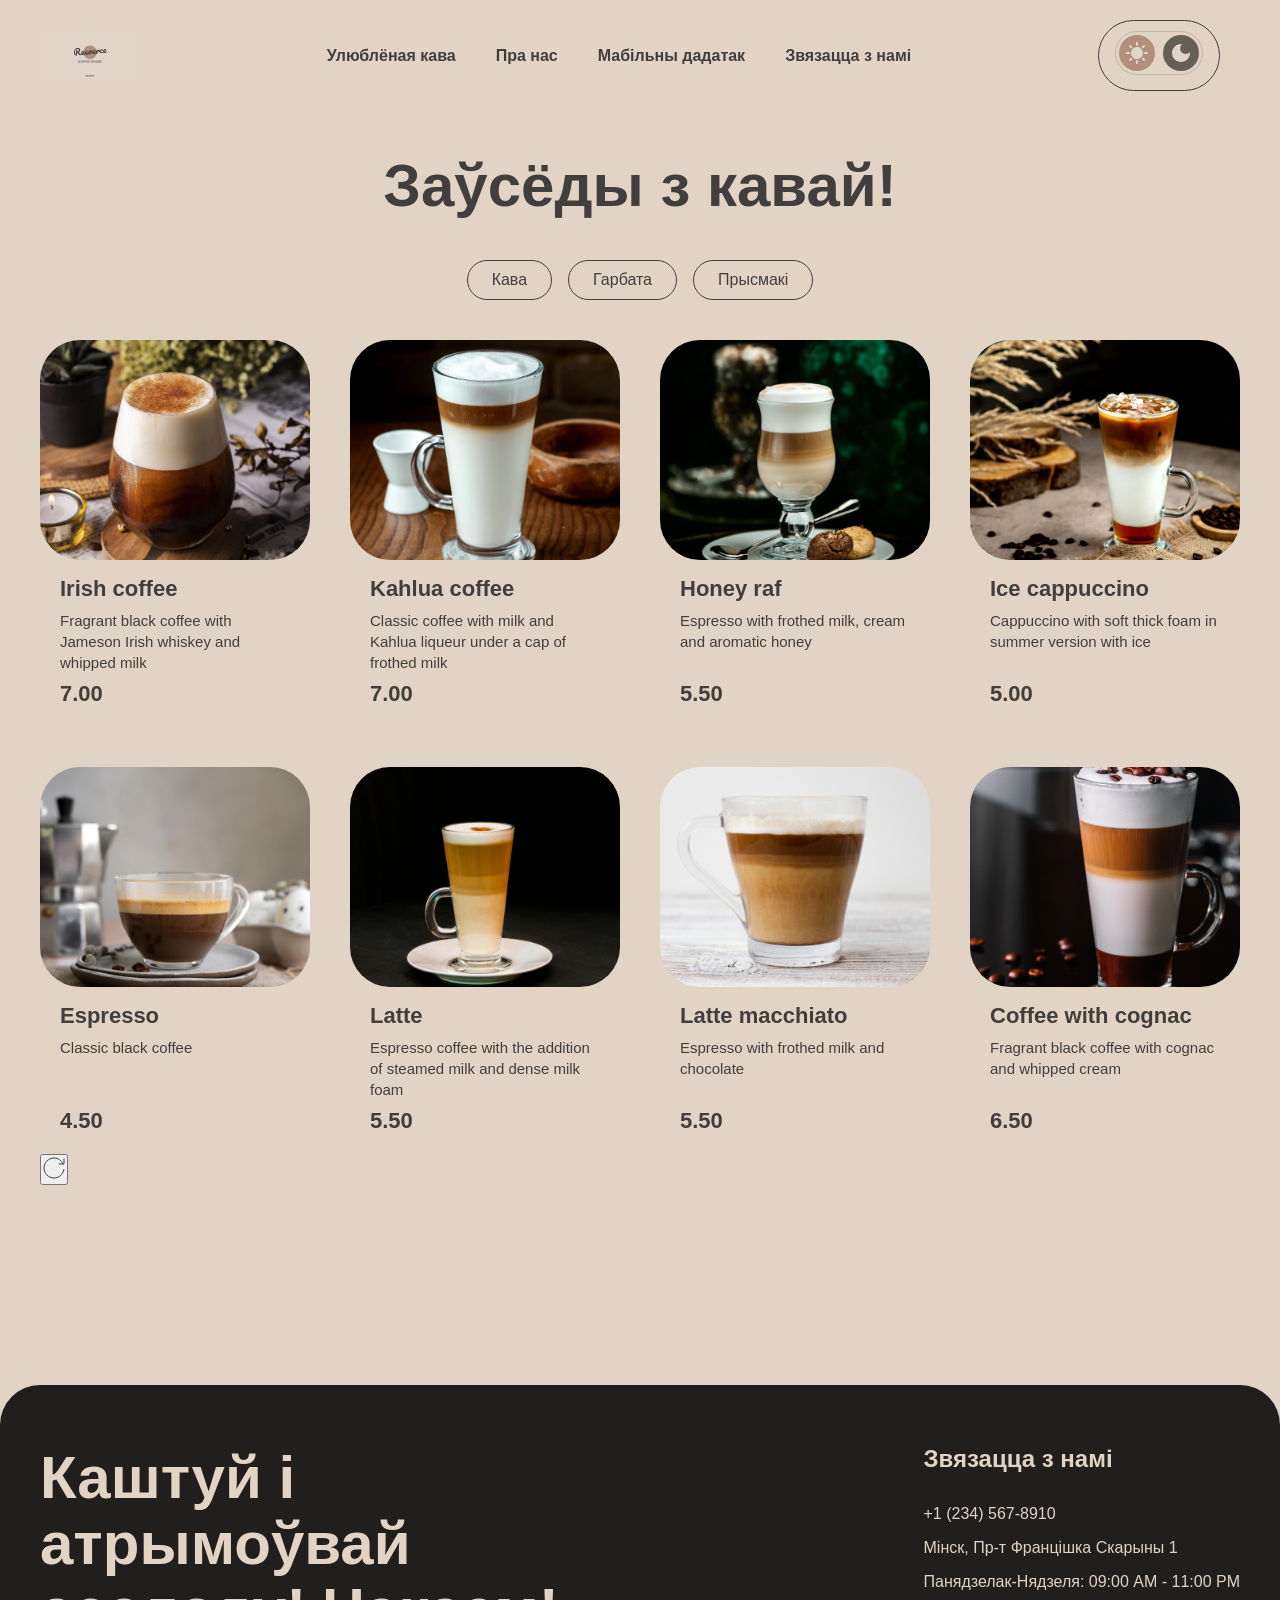
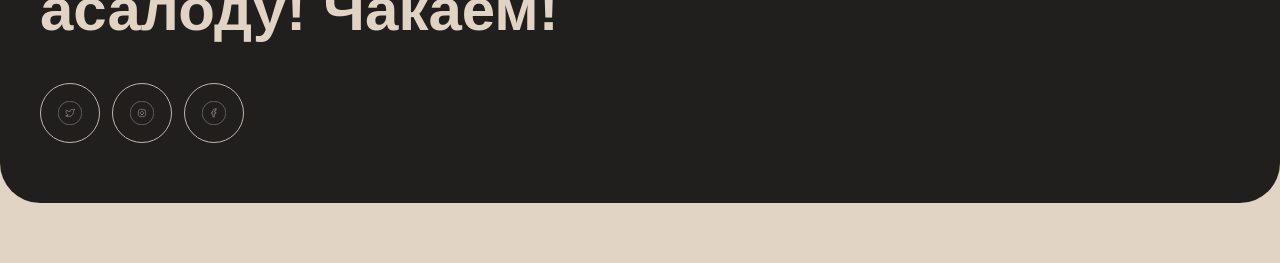
==== commit 371db2fc: "feat: implement mobile menu opren/close functionality" ====
--- a/catalog.html
+++ b/catalog.html
@@ -175,5 +175,6 @@
 
     <script src="js/theme.js"></script>
     <script src="js/catalog.js"></script>
+    <script src="js/burger.js"></script>
   </body>
 </html>
--- a/css/style.css
+++ b/css/style.css
@@ -1,479 +1,480 @@
-*{
-    margin: 0;
-    padding: 0;
-    box-sizing: border-box;
-}
-
-a{
-    text-decoration: none;
-    color: inherit;
+* {
+  margin: 0;
+  padding: 0;
+  box-sizing: border-box;
+}
+
+a {
+  text-decoration: none;
+  color: inherit;
 }
 
 li {
-    list-style: none;
+  list-style: none;
 }
 
 html {
-    scroll-behavior: smooth;
+  scroll-behavior: smooth;
 }
 
 body {
-    font-family: Arial, sans-serif;
-    background-color: #e1d4c4;
-    color: #403F3D;
+  font-family: Arial, sans-serif;
+  background-color: #e1d4c4;
+  color: #403f3d;
 }
 
 .header__controls {
-    display: flex;
-    align-items: center;
-    gap: 12px;
-}
-
+  display: flex;
+  align-items: center;
+  gap: 12px;
+}
 
 .header__container {
-    max-width: 1440px;
-    margin: 0 auto;
-    padding: 20px 40px;
-    display: flex;
-    justify-content: space-between;
-    align-items: center;
+  max-width: 1440px;
+  margin: 0 auto;
+  padding: 20px 40px;
+  display: flex;
+  justify-content: space-between;
+  align-items: center;
 }
 
 .header__logo img {
-    width: 100px;
-    height: auto;
-   
+  width: 100px;
+  height: auto;
 }
 
 .header__logo-dark {
-    display: none;
-
+  display: none;
 }
 
 .dark-theme .header__logo-light {
-    display: none;
+  display: none;
 }
 
 .dark-theme .header__logo-dark {
-    display: block;
-}
-
+  display: block;
+}
 
 .header__menu {
-    display: flex;
-    gap: 40px;
+  display: flex;
+  gap: 40px;
 }
 
 .header__menu a {
-    font-weight: bold;
-    color: #403F3D;
-    font-size: 16px;
-    transition: color 0.5s ease;
+  font-weight: bold;
+  color: #403f3d;
+  font-size: 16px;
+  transition: color 0.5s ease;
 }
 
 .header__menu a:hover {
-    color: #B9A389;
+  color: #b9a389;
 }
 
 .header__menu-btn {
-    padding: 12px 20px;
-    border: 1px solid #403F3D;
-    border-radius: 100px;
-    color: #403F3D;
-    font-size: 16px;
-    font-weight: bold;
-    transition: background-color 0.5s ease, color 0.5s;
+  padding: 12px 20px;
+  border: 1px solid #403f3d;
+  border-radius: 100px;
+  color: #403f3d;
+  font-size: 16px;
+  font-weight: bold;
+  transition:
+    background-color 0.5s ease,
+    color 0.5s;
 }
 
 .header__menu-btn:hover {
-    background-color: #403F3D;
-    color: #FFFFFF;
+  background-color: #403f3d;
+  color: #ffffff;
 }
 
 .hero {
-    margin-top: 20px;
+  margin-top: 20px;
 }
 
 .hero__title {
-    font-size: 72px;
-    color: #E1D4C4;
-    line-height: 105%;
-    margin-bottom: 40px;
+  font-size: 72px;
+  color: #e1d4c4;
+  line-height: 105%;
+  margin-bottom: 40px;
 }
 
 .hero__text {
-    font-size: 16px;
-    color: #E1D4C4;
-    line-height: 150%;
-    margin-bottom: 40px;
-
+  font-size: 16px;
+  color: #e1d4c4;
+  line-height: 150%;
+  margin-bottom: 40px;
 }
 
 .hero__btn {
-    display: inline-block;
-    padding: 20px 78px;
-    background-color: #E1D4C4;
-    color: #211F1D;
-    font-weight: bold;
-    border-radius: 100px;
-    transition: background-color 0.3s;
+  display: inline-block;
+  padding: 20px 78px;
+  background-color: #e1d4c4;
+  color: #211f1d;
+  font-weight: bold;
+  border-radius: 100px;
+  transition: background-color 0.3s;
 }
 
 .hero__btn:hover {
-    background-color: #B9A389;
+  background-color: #b9a389;
 }
 
 .hero__img-block img {
-    max-width: 100%;
-    height: auto;
-    display: block;
+  max-width: 100%;
+  height: auto;
+  display: block;
 }
 
 .hero__container {
-    max-width: 1440px;
-    margin: 0 auto;
-    padding: 100px 40px;
-    position: relative;
-    overflow: hidden;
-    border-radius: 40px;
-    min-height: 640px;
-    display: flex;
-    align-items: center;
-   
+  max-width: 1440px;
+  margin: 0 auto;
+  padding: 100px 40px;
+  position: relative;
+  overflow: hidden;
+  border-radius: 40px;
+  min-height: 640px;
+  display: flex;
+  align-items: center;
 }
 
 .hero__video {
-    position: absolute;
-    top: 0;
-    left: 0;
-    width: 100%;
-    height: 100%;
-    object-fit: cover;
-    z-index: 1;
+  position: absolute;
+  top: 0;
+  left: 0;
+  width: 100%;
+  height: 100%;
+  object-fit: cover;
+  z-index: 1;
 }
 
 .hero__content {
-    max-width: 530px;
-    position: relative;
-    z-index: 2;
-
+  max-width: 530px;
+  position: relative;
+  z-index: 2;
 }
 
 .hero__img-block {
-    display: none;
+  display: none;
 }
 
 .slider-section {
-    padding: 100px 0;
+  padding: 100px 0;
 }
 
 .slider__container {
-    max-width: 1440px;
-    margin: 0 auto;
-    padding: 0 40px;
-    display: flex;
-    flex-direction: column;
-    align-items: center;
+  max-width: 1440px;
+  margin: 0 auto;
+  padding: 0 40px;
+  display: flex;
+  flex-direction: column;
+  align-items: center;
 }
 
 .slider__main-title {
-    font-size: 60px;
-    color: #403F3D;
-     text-align: center;
-    margin-bottom: 40px;
+  font-size: 60px;
+  color: #403f3d;
+  text-align: center;
+  margin-bottom: 40px;
 }
 
 .slider__wrapper {
-    display: flex;
-    align-items: center;
-    justify-content: center;
-    gap: 40px;
-     width: 100%;
-    margin-bottom: 40px;
+  display: flex;
+  align-items: center;
+  justify-content: center;
+  gap: 40px;
+  width: 100%;
+  margin-bottom: 40px;
 }
 
 .slider__arrow {
-    width: 60px;
-    height: 60px;
-    border: 1px solid #403F3D;
-    border-radius: 50%;
-    background-color: transparent;
-    display: flex;
-    align-items: center;
-    justify-content: center;
-    cursor: pointer;
-    transition: background-color 0.3s, border-color 0.3s;
+  width: 60px;
+  height: 60px;
+  border: 1px solid #403f3d;
+  border-radius: 50%;
+  background-color: transparent;
+  display: flex;
+  align-items: center;
+  justify-content: center;
+  cursor: pointer;
+  transition:
+    background-color 0.3s,
+    border-color 0.3s;
 }
 
 .slider__arrow img {
-    width: 24px;
-    height: 24px;
+  width: 24px;
+  height: 24px;
 }
 
 .slider__arrow:hover {
-    background-color: #403F3D;
-    border-color: #403F3D;
+  background-color: #403f3d;
+  border-color: #403f3d;
 }
 
 .slider__arrow:hover img {
-    filter: invert(1);
+  filter: invert(1);
 }
 
 .slider__window {
-     max-width: 480px;
-     overflow: hidden;
+  max-width: 480px;
+  overflow: hidden;
 }
 
 .slider__item {
-    display: flex;
-    flex-direction: column;
-    align-items: center;
-    text-align: center;
+  display: flex;
+  flex-direction: column;
+  align-items: center;
+  text-align: center;
 }
 
 .slider__img-wrap img {
-    max-width: 100%;
-    height: auto;
-    margin-bottom: 20px;
-    display: block;
+  max-width: 100%;
+  height: auto;
+  margin-bottom: 20px;
+  display: block;
 }
 
 .slider__title {
-    font-size: 24px;
-    color: #403F3D;
-    margin-bottom: 12px;
+  font-size: 24px;
+  color: #403f3d;
+  margin-bottom: 12px;
 }
 
 .slider__text {
-    font-size: 16px;
-    color: #403F3D;
-    line-height: 150%;
-    margin-bottom: 12px;
-    max-width: 400px;
+  font-size: 16px;
+  color: #403f3d;
+  line-height: 150%;
+  margin-bottom: 12px;
+  max-width: 400px;
 }
 
 .slider__price {
-    font-size: 24px;
-    font-weight: bold;
-    color: #403F3D;
+  font-size: 24px;
+  font-weight: bold;
+  color: #403f3d;
 }
 
 .slider__pagination {
-    display: flex;
-    gap: 12px;
+  display: flex;
+  gap: 12px;
 }
 
 .slider__dot {
-    width: 40px;
-    height: 4px;
-    background-color: #C1B6AD;
-     border-radius: 100px;
-    transition: background-color 0.3s;
+  width: 40px;
+  height: 4px;
+  background-color: #c1b6ad;
+  border-radius: 100px;
+  transition: background-color 0.3s;
 }
 
 .slider__dot.active {
-    background-color: #403F3D;
+  background-color: #403f3d;
 }
 
 .about-section {
-    padding: 100px 0;
+  padding: 100px 0;
 }
 
 .about__container {
-    max-width: 1440px;
-    margin: 0 auto;
-    padding: 0 40px;
-    display: flex;
-    flex-direction: column;
-    align-items: center;
+  max-width: 1440px;
+  margin: 0 auto;
+  padding: 0 40px;
+  display: flex;
+  flex-direction: column;
+  align-items: center;
 }
 
 .about__title {
-    font-size: 60px;
-    color: #403F3D;
-    text-align: center;
-    max-width: 800px;
-    margin-bottom: 60px;
+  font-size: 60px;
+  color: #403f3d;
+  text-align: center;
+  max-width: 800px;
+  margin-bottom: 60px;
 }
 
 .about__grid {
-    display: grid;
-    grid-template-columns: repeat(2, 1fr);
-    gap: 40px;
-    width: 100%;
-    max-width: 1100px;
+  display: grid;
+  grid-template-columns: repeat(2, 1fr);
+  gap: 40px;
+  width: 100%;
+  max-width: 1100px;
 }
 
 .about__img-wrap {
-    width: 100%;
-    overflow: hidden;
-    border-radius: 20px;
+  width: 100%;
+  overflow: hidden;
+  border-radius: 20px;
 }
 
 .about__img-wrap img {
-    width: 100%;
-    height: 100%;
-    object-fit: cover;
-    display: block;
-    transition: transform 0.5s ease;
+  width: 100%;
+  height: 100%;
+  object-fit: cover;
+  display: block;
+  transition: transform 0.5s ease;
 }
 
 .about__img-wrap:hover img {
-    transform: scale(1.05);
+  transform: scale(1.05);
 }
 
 .apps-section {
-    padding: 100px 0;
+  padding: 100px 0;
 }
 
 .apps__container {
-    max-width: 1440px;
-    margin: 0 auto;
-    padding: 0 40px;
-    display: flex;
-    justify-content: space-between;
-    align-items: center;
-    gap: 40px;
+  max-width: 1440px;
+  margin: 0 auto;
+  padding: 0 40px;
+  display: flex;
+  justify-content: space-between;
+  align-items: center;
+  gap: 40px;
 }
 
 .apps__content {
-    max-width: 530px;
+  max-width: 530px;
 }
 
 .apps__title {
-    font-size: 60px;
-    color: #403F3D;
-    line-height: 110%;
-    margin-bottom: 40px;
+  font-size: 60px;
+  color: #403f3d;
+  line-height: 110%;
+  margin-bottom: 40px;
 }
 
 .apps__text {
-    font-size: 16px;
-    color: #403F3D;
-    line-height: 150%;
-    margin-bottom: 40px;
-}
-
+  font-size: 16px;
+  color: #403f3d;
+  line-height: 150%;
+  margin-bottom: 40px;
+}
 
 .apps__buttons {
-    display: flex;
-    gap: 20px;
+  display: flex;
+  gap: 20px;
 }
 
 .apps__market-btn {
-    display: inline-flex;
-    align-items: center;
-    padding: 12px 20px;
-    border: 1px solid #403F3D;
-    border-radius: 100px;
-    font-size: 16px;
-    font-weight: bold;
-    color: #403F3D;
-    transition: background-color 0.3s, color 0.3s;
+  display: inline-flex;
+  align-items: center;
+  padding: 12px 20px;
+  border: 1px solid #403f3d;
+  border-radius: 100px;
+  font-size: 16px;
+  font-weight: bold;
+  color: #403f3d;
+  transition:
+    background-color 0.3s,
+    color 0.3s;
 }
 
 .apps__market-btn:hover {
-    background-color: #403F3D;
-    color: #FFFFFF;
+  background-color: #403f3d;
+  color: #ffffff;
 }
 
 .apps__img-wrap {
-    flex: 1;
-    display: flex;
-    justify-content: flex-end;
+  flex: 1;
+  display: flex;
+  justify-content: flex-end;
 }
 
 .apps__img-wrap img {
-    max-width: 100%;
-    max-height: 500px;
-    height: auto;
-    object-fit: contain;
+  max-width: 100%;
+  max-height: 500px;
+  height: auto;
+  object-fit: contain;
 }
 
 .footer {
-    padding: 100px 0 60px;
+  padding: 100px 0 60px;
 }
 
 .footer__container {
-    max-width: 1440px;
-    margin: 0 auto;
-    padding: 60px 40px;
-    background-color: #211F1D;
-    border-radius: 40px;
-    display: flex;
-    justify-content: space-between;
-    gap: 40px;
+  max-width: 1440px;
+  margin: 0 auto;
+  padding: 60px 40px;
+  background-color: #211f1d;
+  border-radius: 40px;
+  display: flex;
+  justify-content: space-between;
+  gap: 40px;
 }
 
 .footer__content {
-    max-width: 530px;
+  max-width: 530px;
 }
 
 .footer__title {
-    font-size: 60px;
-    color: #E1D4C4;
-    line-height: 110%;
-    margin-bottom: 40px;
+  font-size: 60px;
+  color: #e1d4c4;
+  line-height: 110%;
+  margin-bottom: 40px;
 }
 
 .footer__socials {
-    display: flex;
-    gap: 12px;
+  display: flex;
+  gap: 12px;
 }
 
 .footer__social-btn {
-    width: 60px;
-    height: 60px;
-    border: 1px solid #C1B6AD;
-    border-radius: 50%;
-    display: flex;
-    align-items: center;
-    justify-content: center;
-    color: #E1D4C4;
-    font-weight: bold;
-    transition: background-color 0.3s, color 0.3s;
+  width: 60px;
+  height: 60px;
+  border: 1px solid #c1b6ad;
+  border-radius: 50%;
+  display: flex;
+  align-items: center;
+  justify-content: center;
+  color: #e1d4c4;
+  font-weight: bold;
+  transition:
+    background-color 0.3s,
+    color 0.3s;
 }
 
 .footer__social-btn:hover {
-    background-color: #E1D4C4;
-    color: #211F1D;
+  background-color: #e1d4c4;
+  color: #211f1d;
 }
 
 .footer__contacts {
-    max-width: 400px;
+  max-width: 400px;
 }
 
 .footer__contacts-title {
-    font-size: 24px;
-    color: #E1D4C4;
-    margin-bottom: 32px;
+  font-size: 24px;
+  color: #e1d4c4;
+  margin-bottom: 32px;
 }
 
 .footer__list {
-    display: flex;
-    flex-direction: column;
-    gap: 16px;
-}
-
-.footer__link, .footer__link-text {
-    font-size: 16px;
-    color: #E1D4C4;
-    transition: color 0.3s;
+  display: flex;
+  flex-direction: column;
+  gap: 16px;
+}
+
+.footer__link,
+.footer__link-text {
+  font-size: 16px;
+  color: #e1d4c4;
+  transition: color 0.3s;
 }
 
 .footer__link:hover {
-    color: #B9A389;
+  color: #b9a389;
 }
 
 body.dark-theme {
-    background-color: #211F1D !important;
+  background-color: #211f1d !important;
 }
 
 body.dark-theme .slider-section,
 body.dark-theme .about-section,
 body.dark-theme .apps-section,
 body.dark-theme .footer {
-    background-color: #211F1D !important;
+  background-color: #211f1d !important;
 }
 
 body.dark-theme .slider__main-title,
@@ -484,438 +485,473 @@
 body.dark-theme .apps__title,
 body.dark-theme .apps__text,
 body.dark-theme .header__menu a {
-    color: #E1D4C4 !important;
+  color: #e1d4c4 !important;
 }
 
 .header__theme-btn {
+  background: transparent;
+  border: 1px solid #403f3d;
+  border-radius: 100px;
+  padding: 10px 16px;
+  cursor: pointer;
+  font-size: 18px;
+  margin-right: 20px;
+  transition: background-color 0.3s;
+}
+
+.header__burger-btn {
+  display: none;
+}
+.mobile-menu {
+  display: none;
+  position: fixed;
+  top: 100px;
+  left: 0;
+  width: 100%;
+  height: calc(100vh - 100px);
+  background-color: #e1d4c4;
+  z-index: 100;
+  padding: 40px;
+  overflow-y: auto;
+}
+
+.mobile-menu.open {
+  display: block;
+}
+
+.mobile-menu__list {
+  display: flex;
+  flex-direction: column;
+  gap: 32px;
+}
+
+.mobile-menu__link {
+  font-size: 24px;
+  font-weight: bold;
+  color: #403f3d;
+  transition: color 0.3s;
+}
+
+.mobile-menu__link:hover {
+  color: #b9a389;
+}
+
+.dark-theme .mobile-menu {
+  background-color: #211f1d;
+}
+
+.dark-theme .mobile-menu {
+  background-color: #211f1d;
+}
+
+.dark-theme .mobile-menu__link {
+  color: #e1d4c4;
+}
+
+.dark-theme .mobile-menu__link:hover {
+  color: #b0907a;
+}
+
+.header__theme-btn:hover {
+  background-color: #f0f0f0;
+}
+
+.dark-theme .header__menu-btn {
+  border-color: #c1b6ad;
+  color: #e1d4c4;
+}
+
+.dark-theme .header__menu-btn:hover {
+  background-color: #e1d4c4;
+  color: #403f3d;
+}
+
+.dark-theme .header__theme-btn {
+  border-color: #c1b6ad;
+}
+
+.dark-theme .header__theme-btn:hover {
+  background-color: #e1d4c4;
+}
+
+.dark-theme .hero__btn {
+  background-color: #e1d4c4;
+  color: #403f3d;
+}
+
+.dark-theme .hero__btn:hover {
+  background-color: #b0907a;
+}
+
+.dark-theme .slider__arrow {
+  border-color: #c1b6ad;
+}
+
+.dark-theme .slider__arrow:hover {
+  background-color: #c1b6ad;
+}
+
+.dark-theme .slider__arrow:hover img {
+  filter: invert(0);
+}
+
+.dark-theme .slider__dot {
+  background-color: #665f55;
+}
+
+.dark-theme .slider__dot.active {
+  background-color: #c1b6ad;
+}
+
+.dark-theme .apps__market-btn {
+  border-color: #c1b6ad;
+  color: #e1d4c4;
+}
+
+.dark-theme .apps__market-btn:hover {
+  background-color: #e1d4c4;
+  color: #403f3d;
+}
+
+.dark-theme .footer__social-btn {
+  border-color: #c1b6ad;
+}
+
+.dark-theme .footer__social-btn:hover {
+  background-color: #c1b6ad;
+  color: #403f3d;
+}
+
+.footer__social-btn img {
+  width: 24px;
+  height: 24px;
+  display: block;
+}
+
+.footer__social-btn:hover img {
+  filter: brightness(0) saturate(100%);
+}
+
+body.no-scroll {
+  overflow: hidden;
+}
+
+.header__burger-btn.active span {
+  transform: rotate(45deg) translate(3px, 3px);
+}
+
+.header__burger-btn.active::before {
+  transform: rotate(-45deg) translate(3px, -3px);
+}
+.header__burger-btn.active::after {
+  opacity: 0;
+}
+
+@media (max-width: 1024px) {
+  .hero__title {
+    font-size: 56px;
+  }
+  .slider__main-title,
+  .about__title,
+  .apps__title,
+  .footer__title {
+    font-size: 48px;
+  }
+  .hero__container {
+    padding: 80px 32px;
+  }
+  .about__grid {
+    gap: 24px;
+  }
+}
+
+@media (max-width: 768px) {
+  .header__menu,
+  .header__menu-btn {
+    display: none;
+  }
+
+  .header__burger-btn {
+    display: flex;
+    flex-direction: column;
+    justify-content: center;
+    align-items: center;
+    width: 44px;
+    height: 44px;
     background: transparent;
-    border: 1px solid #403F3D;
-    border-radius: 100px;
-    padding: 10px 16px;
+    border: 1px solid #403f3d;
+    border-radius: 50%;
     cursor: pointer;
-    font-size: 18px;
-    margin-right: 20px;
+    padding: 0;
+    gap: 4px;
+  }
+
+  .header__burger-btn span,
+  .header__burger-btn::before,
+  .header__burger-btn::after {
+    content: "";
+    width: 20px;
+    height: 2px;
+    background-color: #403f3d;
     transition: background-color 0.3s;
-}
-
-.header__burger-btn {
-    display: none;
-}
-
-.header__theme-btn:hover {
-    background-color: #f0f0f0;
-}
-
-.dark-theme .header__menu-btn {
-    border-color: #C1B6AD;
-    color: #E1D4C4;
-
-}
-
-.dark-theme .header__menu-btn:hover {
-    background-color: #E1d4c4;
-    color: #403f3d;
-
-}
-
-.dark-theme .header__theme-btn {
-    border-color: #c1b6aD;
-
-}
-
-.dark-theme .header__theme-btn:hover {
-    background-color: #E1D4C4
-}
-
-.dark-theme .hero__btn {
-    background-color: #E1D4C4;
-    color: #403F3D;
-}
-
-.dark-theme .hero__btn:hover {
-    background-color: #B0907A;
-}
-
-.dark-theme .slider__arrow {
-    border-color: #C1B6AD;
-}
-
-.dark-theme .slider__arrow:hover {
-    background-color: #C1B6AD;
-}
-    
-.dark-theme .slider__arrow:hover img {
-    filter: invert(0);
-}
-
-.dark-theme .slider__dot {
-    background-color: #665F55;
-
-}
-
-.dark-theme .slider__dot.active {
+  }
+
+  .dark-theme .header__burger-btn {
+    border-color: #c1b6ad;
+  }
+
+  .dark-theme .header__burger-btn span,
+  .dark-theme .header__burger-btn::before,
+  .dark-theme .header__burger-btn::after {
     background-color: #c1b6ad;
-
-}
-
-.dark-theme .apps__market-btn {
-    border-color: #c1b6ad;
-    color: #e1d4c4;
-}
-
-.dark-theme .apps__market-btn:hover {
-    background-color: #e1d4c4;
-    color: #403f3d;
-}
-
-.dark-theme .footer__social-btn {
-    border-color: #c1b6ad;
-
-}
-
-.dark-theme .footer__social-btn:hover {
-    background-color: #c1b6ad;
-    color: #403f3d;
-}
-
-.footer__social-btn img {
-    width: 24px;
-    height: 24px;
-    display: block;
-}
-
-.footer__social-btn:hover img {
-    filter: brightness(0) saturate(100%);
-}
-
-
-@media (max-width: 1024px) {
-    .hero__title {
-        font-size: 56px;
-    }
-    .slider__main-title,
-    .about__title,
-    .apps__title,
-    .footer__title {
-        font-size: 48px;
-    }
-    .hero__container {
-        padding: 80px 32px;
-    }
-    .about__grid {
-        gap: 24px;
-    }
-}
-
-@media (max-width: 768px) {
-    .header__menu,
-    .header__menu-btn {
-        display: none;
-    }
-
-    .header__burger-btn {
-        display: flex;
-        flex-direction: column;
-        justify-content: center;
-        align-items: center;
-        width: 44px;
-        height: 44px;
-        background: transparent;
-        border: 1px solid #403f3d;
-        border-radius: 50%;
-        cursor: pointer;
-        padding: 0;
-        gap: 4px;
-    }
-
-    .header__burger-btn span,
-    .header__burger-btn::before,
-    .header__burger-btn::after {
-        content: "";
-        width: 20px;
-        height: 2px;
-        background-color: #403f3d;
-        transition: background-color 0.3s;
-    }
-
-    .dark-theme .header__burger-btn {
-        border-color: #c1b6ad;
-    }
-
-    .dark-theme .header__burger-btn span,
-    .dark-theme .header__burger-btn::before,
-    .dark-theme .header__burger-btn::after {
-        background-color: #c1b6ad;
-    }
-    .hero__container {
-        padding: 60px 24px;
-        border-radius: 24px;
-    }
-
-    .hero__title {
-        font-size: 40px;
-        margin-bottom: 24px;
-
-    }
-
-    .hero__text {
-        font-size: 15px;
-
-    }
-    .slider__wrapper {
-        gap: 16px;
-    }
-
-    .slider__arrow {
-        width: 48px;
-        height: 48px;
-    }
-
-    .slider__main-title,
-    .about__title,
-    .apps__title,
-    .footer__title {
-        font-size: 34px;
-        margin-bottom: 24px;
-
-    }
-
-    .about__grid {
-        grid-template-columns: 1fr;
-        gap: 16px;
-    }
-
-    .apps__container {
-        flex-direction: column;
-        align-items: stretch;
-        text-align: center;
-    }
-
-    .apps__img-wrap {
-        justify-content: center;
-    }
-
-    .footer__container {
-        flex-direction: column;
-        padding: 40px 24px;
-        border-radius: 24px;
-        gap: 32px;
-    }
-
-    .footer__title {
-        font-size: 30px;
-    }
-
-    .footer__social-btn {
-        width: 48px;
-        height: 48px;
-    }
-    
-   
-}
-
+  }
+  .hero__container {
+    padding: 60px 24px;
+    border-radius: 24px;
+  }
+
+  .hero__title {
+    font-size: 40px;
+    margin-bottom: 24px;
+  }
+
+  .hero__text {
+    font-size: 15px;
+  }
+  .slider__wrapper {
+    gap: 16px;
+  }
+
+  .slider__arrow {
+    width: 48px;
+    height: 48px;
+  }
+
+  .slider__main-title,
+  .about__title,
+  .apps__title,
+  .footer__title {
+    font-size: 34px;
+    margin-bottom: 24px;
+  }
+
+  .about__grid {
+    grid-template-columns: 1fr;
+    gap: 16px;
+  }
+
+  .apps__container {
+    flex-direction: column;
+    align-items: stretch;
+    text-align: center;
+  }
+
+  .apps__img-wrap {
+    justify-content: center;
+  }
+
+  .footer__container {
+    flex-direction: column;
+    padding: 40px 24px;
+    border-radius: 24px;
+    gap: 32px;
+  }
+
+  .footer__title {
+    font-size: 30px;
+  }
+
+  .footer__social-btn {
+    width: 48px;
+    height: 48px;
+  }
+}
 
 @media (max-width: 480px) {
-    .header__container {
-        padding: 16px 16px;
-    }
-
-    .header__logo img {
-        width: 80px;
-        height: auto;
-
-    }
-
-    .hero__container {
-        padding: 40px 16px;
-        border-radius: 16px;
-    }
-
-    .hero__title {
-        font-size: 28px;
-        line-height: 115%;
-        margin-bottom: 16px;
-    }
-
-    .hero__text {
-        font-size: 14px;
-        margin-bottom: 24px;
-
-    }
-
-    .hero__btn {
-        padding: 14px 32px;
-        font-size: 15px;
-    }
-
-    .slider__main-title,
-    .about__title,
-    .apps__title {
-        font-size: 26px;
-    }
-
-    .slider__wrapper {
-        gap: 8px;
-
-    }
-
-    .slider__arrow {
-        width: 40px;
-        height: 40px;
-    }
-
-    .slider__window {
-        max-width: 240px;
-    }
-
-    .apps__buttons {
-        flex-direction: column;
-        align-items: stretch;
-    }
-
-    .apps__market-btn {
-        justify-content: center;
-    }
-
-    .footer__container {
-        padding: 32px 16px;
-        border-radius: 16px;
-
-    }
-
-    .footer__title {
-        font-size: 24px
-    }
-
-    .footer__socials {
-        flex-wrap: wrap;
-    }
+  .header__container {
+    padding: 16px 16px;
+  }
+
+  .header__logo img {
+    width: 80px;
+    height: auto;
+  }
+
+  .hero__container {
+    padding: 40px 16px;
+    border-radius: 16px;
+  }
+
+  .hero__title {
+    font-size: 28px;
+    line-height: 115%;
+    margin-bottom: 16px;
+  }
+
+  .hero__text {
+    font-size: 14px;
+    margin-bottom: 24px;
+  }
+
+  .hero__btn {
+    padding: 14px 32px;
+    font-size: 15px;
+  }
+
+  .slider__main-title,
+  .about__title,
+  .apps__title {
+    font-size: 26px;
+  }
+
+  .slider__wrapper {
+    gap: 8px;
+  }
+
+  .slider__arrow {
+    width: 40px;
+    height: 40px;
+  }
+
+  .slider__window {
+    max-width: 240px;
+  }
+
+  .apps__buttons {
+    flex-direction: column;
+    align-items: stretch;
+  }
+
+  .apps__market-btn {
+    justify-content: center;
+  }
+
+  .footer__container {
+    padding: 32px 16px;
+    border-radius: 16px;
+  }
+
+  .footer__title {
+    font-size: 24px;
+  }
+
+  .footer__socials {
+    flex-wrap: wrap;
+  }
 }
 
 .catalog-nav {
-    padding: 40px 0 20px;
+  padding: 40px 0 20px;
 }
 
 .catalog-nav__container {
-    max-width: 1440px;
-    margin: 0 auto;
-    padding: 0 40px;
-
+  max-width: 1440px;
+  margin: 0 auto;
+  padding: 0 40px;
 }
 
 .catalog-nav__title {
-    font-size: 60px;
-    color: #403f3d;
-    text-align: center;
-    margin-bottom: 40px;
+  font-size: 60px;
+  color: #403f3d;
+  text-align: center;
+  margin-bottom: 40px;
 }
 
 .catalog-nav__list {
-    display: flex;
-    justify-content: center;
-    gap: 16px;
-    flex-wrap: wrap;
+  display: flex;
+  justify-content: center;
+  gap: 16px;
+  flex-wrap: wrap;
 }
 
 .catalog-nav__btn {
-    padding: 10px 24px;
-    border: 1px solid #403F3D;
-    border-radius: 100px;
-    color: #403F3D;
-    background: transparent;
-    font-size: 16px;
-    cursor: pointer;
-    transition: background-color 0.3s, color 0.3s;
+  padding: 10px 24px;
+  border: 1px solid #403f3d;
+  border-radius: 100px;
+  color: #403f3d;
+  background: transparent;
+  font-size: 16px;
+  cursor: pointer;
+  transition:
+    background-color 0.3s,
+    color 0.3s;
 }
 
 .catalog-nav__btn:hover,
 .catalog-nav__btn:active {
-    background-color: #403F3D;
-    color: #e1d4c4;
+  background-color: #403f3d;
+  color: #e1d4c4;
 }
 
 .catalog-content {
-    padding: 20px 0 100px;
+  padding: 20px 0 100px;
 }
 
 .catalog-content__container {
-    max-width: 1440px;
-    margin: 0 auto;
-    padding: 0 40px;
+  max-width: 1440px;
+  margin: 0 auto;
+  padding: 0 40px;
 }
 
 .catalog-grid {
-    display: grid;
-    grid-template-columns: repeat(4, 1fr);
-    gap: 40px;
+  display: grid;
+  grid-template-columns: repeat(4, 1fr);
+  gap: 40px;
 }
 
 .catalog-card {
-    display: flex;
-    flex-direction: column;
-    cursor: pointer;
-    transition: transform 0.3s ease, box-shadow 0.3s ease;
-
+  display: flex;
+  flex-direction: column;
+  cursor: pointer;
+  transition:
+    transform 0.3s ease,
+    box-shadow 0.3s ease;
 }
 
 .catalog-card:hover {
-    transform: translateY(-8px);
-    box-shadow: 0 10px 30px rgba(0, 0, 0, 0.15);
-
-
+  transform: translateY(-8px);
+  box-shadow: 0 10px 30px rgba(0, 0, 0, 0.15);
 }
 
 .catalog-card__img-wrap {
-    width: 100%;
-    overflow: hidden;
+  width: 100%;
+  overflow: hidden;
 }
 
 .catalog-card__img {
-    width: 100%;
-    height: 220px;
-    object-fit: cover;
-    display: block;
-    border-radius: 40px;
-
+  width: 100%;
+  height: 220px;
+  object-fit: cover;
+  display: block;
+  border-radius: 40px;
 }
 
 .catalog-card__info {
-    padding: 16px 20px 20px;
-    display: flex;
-    flex-direction: column;
-    gap: 8px;
-    flex: 1;
+  padding: 16px 20px 20px;
+  display: flex;
+  flex-direction: column;
+  gap: 8px;
+  flex: 1;
 }
 
 .catalog-card__title {
-    font-size: 22px;
-    color: #403F3D;
-    margin: 0;
-    font-weight: 600;
-
+  font-size: 22px;
+  color: #403f3d;
+  margin: 0;
+  font-weight: 600;
 }
 
 .catalog-card__text {
-    font-size: 15px;
-    color: #403F3D;
-    line-height: 140%;
-    margin: 0;
-    flex: 1;
-
+  font-size: 15px;
+  color: #403f3d;
+  line-height: 140%;
+  margin: 0;
+  flex: 1;
 }
 
 .catalog-card__price {
-    font-size: 22px;
-    font-weight: bold;
-    color: #403F3D;
-    margin-top: auto;
-}
-
-
-
-
-
-
-
-
-
+  font-size: 22px;
+  font-weight: bold;
+  color: #403f3d;
+  margin-top: auto;
+}
